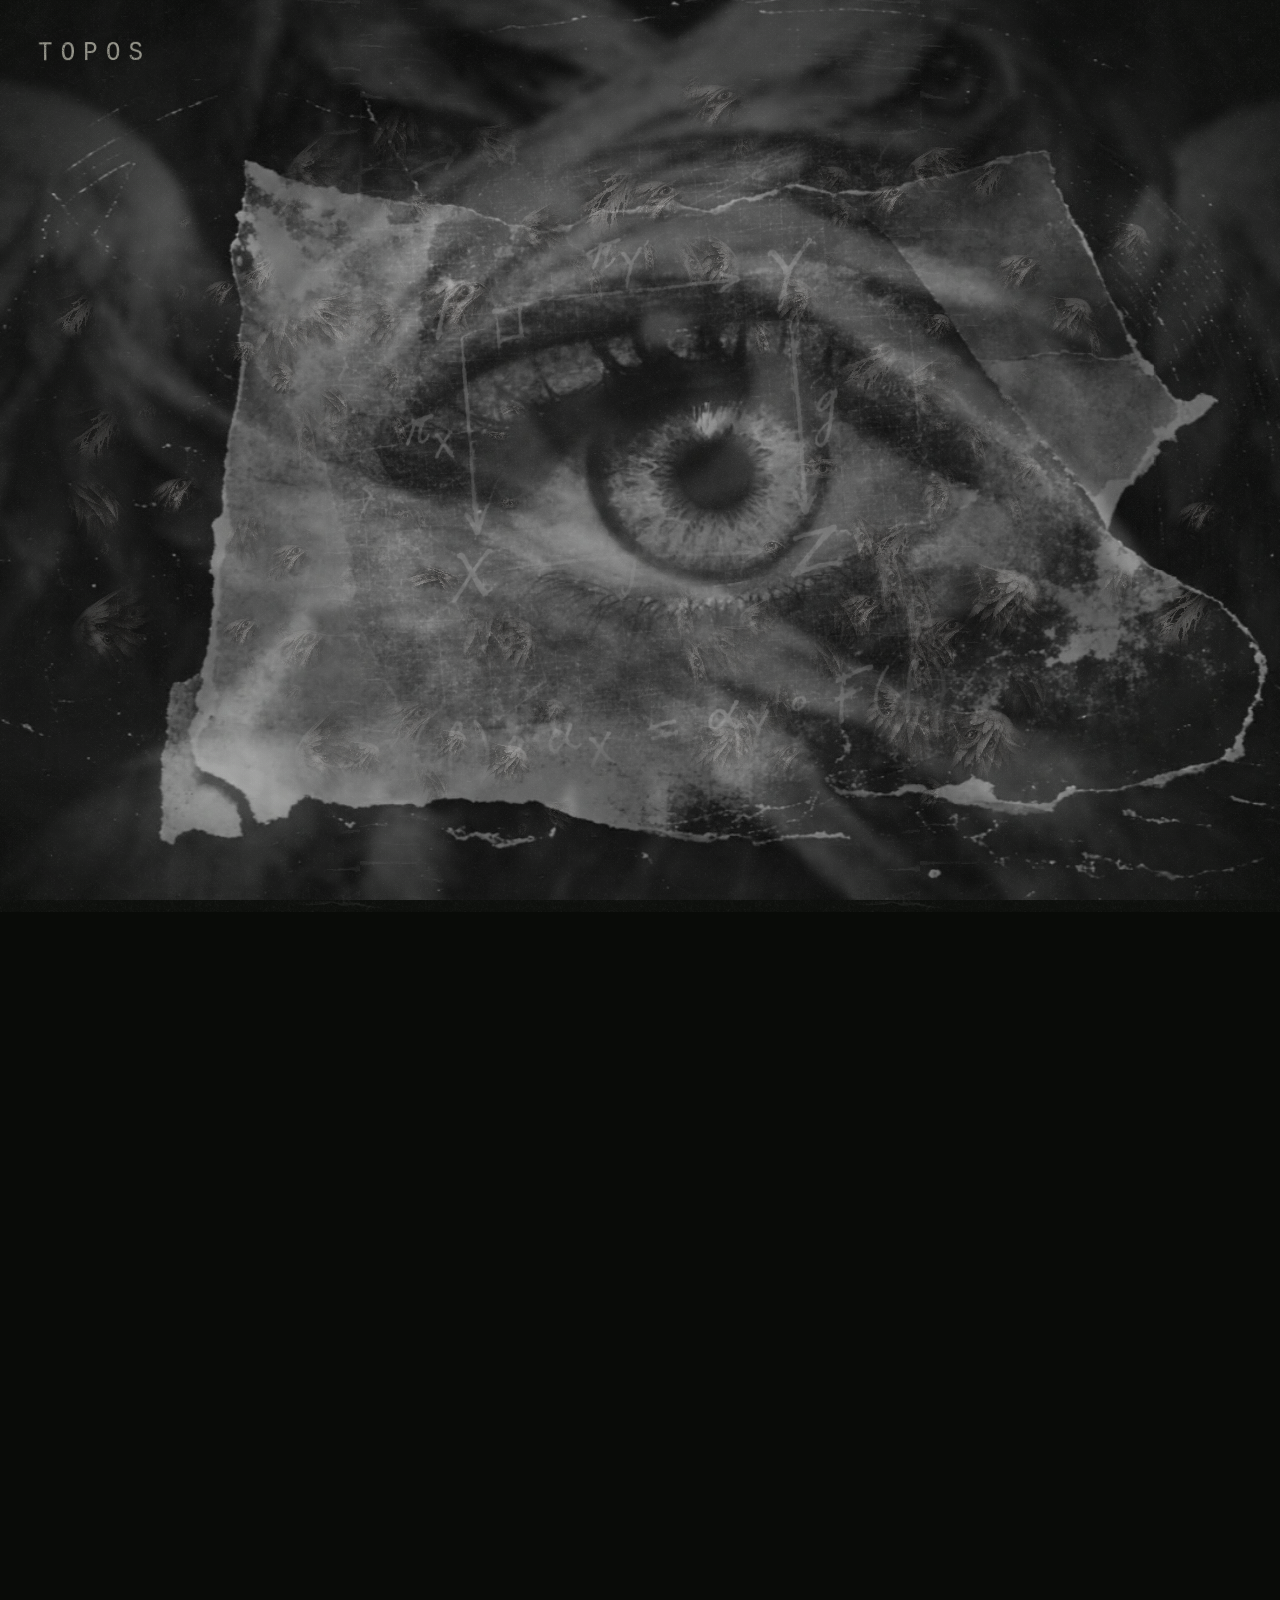
==== index.html @ 5aab6e6b "Replace eye video scrubbing with lightweight still zoom" ====
<!doctype html>
<html lang="en">
<head>
  <meta charset="utf-8">
  <meta name="viewport" content="width=device-width, initial-scale=1">
  <title>Topos</title>
  <meta name="description" content="Topos. Spaces, maps and local structure.">
  <meta name="theme-color" content="#090b08">
  <meta property="og:title" content="Topos">
  <meta property="og:description" content="Spaces, maps and local structure.">
  <meta property="og:type" content="website">
  <meta property="og:url" content="https://toposlab.com">
  <link rel="icon" href="assets/favicon.ico">
  <link rel="stylesheet" href="style.css?v=20261014-stills">
</head>
<body>
  <main class="topos" data-grade="silver" data-paused="false" data-cut="0" data-notation="0" id="top">
    <section class="scroll-scrub" style="--ss-accent:#e0e2dc;--ss-bg:#111210;--ss-ink:#e0e2dc;--ss-muted:#95988f">
      <div class="scroll-scrub__stage">
        <div class="scroll-scrub__media" aria-hidden="true">
          <figure class="scroll-scrub__layer" data-scroll-scrub-layer>
            <picture>
              <source media="(hover: none) and (pointer: coarse), (max-width: 860px)" srcset="assets/world/stills/mobile-0.webp">
              <img class="scroll-scrub__poster" src="assets/world/stills/desktop-0.webp" alt="" decoding="async" fetchpriority="high">
            </picture>
            <picture class="film-frame" data-frame="0"><source media="(hover: none) and (pointer: coarse), (max-width: 860px)" srcset="assets/world/stills/mobile-0.webp"><img src="assets/world/stills/desktop-0.webp" alt="" decoding="async" fetchpriority="high"></picture>
            <picture class="film-frame" data-frame="1"><source media="(hover: none) and (pointer: coarse), (max-width: 860px)" srcset="assets/world/stills/mobile-1.webp"><img src="assets/world/stills/desktop-1.webp" alt="" decoding="async"></picture>
            <picture class="film-frame" data-frame="2"><source media="(hover: none) and (pointer: coarse), (max-width: 860px)" srcset="assets/world/stills/mobile-2.webp"><img src="assets/world/stills/desktop-2.webp" alt="" decoding="async"></picture>
            <picture class="film-frame" data-frame="3"><source media="(hover: none) and (pointer: coarse), (max-width: 860px)" srcset="assets/world/stills/mobile-3.webp"><img src="assets/world/stills/desktop-3.webp" alt="" decoding="async"></picture>
            <picture class="film-frame" data-frame="4"><source media="(hover: none) and (pointer: coarse), (max-width: 860px)" srcset="assets/world/stills/mobile-4.webp"><img src="assets/world/stills/desktop-4.webp" alt="" decoding="async"></picture>
            <picture class="film-frame" data-frame="5"><source media="(hover: none) and (pointer: coarse), (max-width: 860px)" srcset="assets/world/stills/mobile-5.webp"><img src="assets/world/stills/desktop-5.webp" alt="" decoding="async"></picture>
            <picture class="film-frame" data-frame="6"><source media="(hover: none) and (pointer: coarse), (max-width: 860px)" srcset="assets/world/stills/mobile-6.webp"><img src="assets/world/stills/desktop-6.webp" alt="" decoding="async"></picture>
          </figure>
        </div>
        <div class="scroll-scrub__progress" aria-hidden="true"><span></span></div>
      </div>
      <div class="scroll-scrub__story">
        <article class="scroll-scrub__chapter" style="min-height:500vh;min-height:500lvh">
          <div class="scroll-scrub__chapter-pin">
            <div class="scroll-scrub__copy">
              <h1 class="scroll-scrub__title">Topos</h1>
              <p class="scroll-scrub__body">A mathematical investigation.</p>
            </div>
          </div>
        </article>
      </div>
    </section>

    <div class="proof-archive" aria-hidden="true">
      <div class="iris-notations">
        <figure class="iris-notation notation-category"><img src="assets/manuscripts/category.webp" alt="" decoding="async"></figure>
        <figure class="iris-notation notation-topology"><img src="assets/manuscripts/topology.webp" alt="" decoding="async" fetchpriority="low"></figure>
        <figure class="iris-notation notation-geometry"><img src="assets/manuscripts/geometry.webp" alt="" decoding="async" fetchpriority="low"></figure>
        <figure class="iris-notation notation-sheaves"><img src="assets/manuscripts/sheaves.webp" alt="" decoding="async" fetchpriority="low"></figure>
      </div>
    </div>

    <div class="angel-stage" aria-hidden="true">
      <div class="angel-matte"></div>
      <div class="angel-tissue angel-tissue--feather"></div>
      <div class="angel-tissue angel-tissue--wheel"></div>
      <canvas class="angel-diffuse-canvas" aria-hidden="true"></canvas>
      <canvas class="angel-field-canvas" aria-hidden="true"></canvas>
      <div class="angel-pressure"></div>
      <div class="angel-burn"></div>
    </div>

    <div class="film-grade" aria-hidden="true"></div>
    <div class="artifact-ui">
      <header class="topbar">
        <a class="brand" href="#top" aria-label="Topos, return to beginning"><span class="print-ink">TOPOS</span></a>
      </header>
      <footer class="instrument-bar">
        <button class="descend" aria-label="Next film chapter"><img class="print-ink" src="assets/identity/arrow.png" alt="" role="presentation"></button>
        <button class="motion-switch" aria-label="Hold photographic motion" aria-pressed="false" title="Hold photographic motion"><img class="print-ink" src="assets/identity/pause.png" alt="" role="presentation"></button>
      </footer>
    </div>
    <div class="emulsion" aria-hidden="true"></div>
    <section class="sr-only" aria-label="Mathematical investigation">
      <h2>Spaces, maps and local structure</h2>
      <p>The eye is the central moving image. Many small wing, ring, and eye fragments circulate through the photographic grain and react to nearby fragments. Their motion gradually forms one shared field around the pupil. A conflicting region remains unsettled before the image draws together again. Handwritten category theory, topology, geometry, and sheaf diagrams are exposed around the iris and grow clearer during registration. Scrolling changes the sequence while the field remains in motion.</p>
    </section>
  </main>
  <script src="main.js?v=20261014-stills" defer></script>
  <script src="field.js?v=20261014-stills" defer></script>
</body>
</html>
---- style.css ----
/* TOPOS: the eye is the image; notation is a faint exposure within it. */
:root{--paper:#d0cfc0;--silver:#a3a59a;--ground:#090b08}
html,body{margin:0;background:var(--ground);color:var(--paper);font-family:"IBM Plex Mono",monospace;font-weight:300;color-scheme:dark}
html{overscroll-behavior-x:none}body{overflow-x:hidden}*{box-sizing:border-box}
button,a{-webkit-tap-highlight-color:transparent;touch-action:manipulation}button{font:inherit;cursor:pointer}
button:focus-visible,a:focus-visible{outline:1px dotted var(--paper);outline-offset:5px}button:active{transform:translateY(1px)}
.topos{position:relative;--phase:0;--ink:208,207,192;--ground-rgb:9,11,8;background:var(--ground);isolation:isolate}
.topos[data-grade="iron"]{--paper:#c8bd9f;--silver:#a99575;--ground:#131008;--ground-rgb:19,16,8;--ink:200,189,159}
.topos[data-grade="selenium"]{--paper:#bdcbca;--silver:#8da7a4;--ground:#07100e;--ground-rgb:7,16,14;--ink:189,203,202}
.topos .scroll-scrub,.topos .scroll-scrub__stage{background:var(--ground)}
.topos .scroll-scrub__media{inset:-.5%;width:101%;height:101%}
.topos .scroll-scrub__media::after{content:"";position:absolute;inset:0;z-index:2;pointer-events:none;background:radial-gradient(ellipse 79% 86% at 50% 50%,rgba(var(--ground-rgb),.12) 34%,rgba(var(--ground-rgb),.18) 69%,rgba(var(--ground-rgb),1) 100%)}
.topos .scroll-scrub__poster{object-fit:cover}
.film-frame{position:absolute;inset:0;z-index:1;display:block;visibility:hidden;opacity:0;transform-origin:0 0;pointer-events:none}
.film-frame[data-frame="0"]{visibility:visible;opacity:1}
.film-frame img{position:absolute;inset:0;display:block;width:100%;height:100%;object-fit:cover;object-position:50% 50%}
.topos .scroll-scrub__route,.topos .scroll-scrub__progress{display:none}
.topos .scroll-scrub__story{padding-bottom:100vh;padding-bottom:100lvh}
.topos .scroll-scrub__copy{position:absolute;width:1px;height:1px;margin:-1px;padding:0;overflow:hidden;clip-path:inset(50%);white-space:nowrap}
.topos .scroll-scrub__copy::before{display:none}.topos .scroll-scrub__chapter-pin{padding:0}
.proof-archive{position:fixed;inset:0;z-index:6;pointer-events:none;overflow:hidden;mix-blend-mode:screen;opacity:var(--archive-opacity,.34)}
.angel-stage{position:fixed;top:0;left:0;right:0;height:100vh;height:100lvh;z-index:5;overflow:hidden;pointer-events:none;--matte:0;--burn:0;--field-opacity:.82}
.angel-matte{position:absolute;inset:-2%;background:radial-gradient(ellipse 58% 69% at 50% 49%,transparent 25%,rgba(1,2,1,.18) 65%,rgba(1,2,1,.82) 100%);opacity:var(--matte);mix-blend-mode:multiply}
.angel-tissue{position:absolute;inset:-19%;background-repeat:no-repeat;pointer-events:none;mix-blend-mode:soft-light;transform:translate3d(var(--flow-x,0px),var(--flow-y,0px),0) scale(1.13);filter:grayscale(1) contrast(1.4) brightness(.82) blur(4px);-webkit-mask-image:radial-gradient(ellipse 46% 53% at 50% 50%,rgba(0,0,0,.06) 0%,black 28%,rgba(0,0,0,.72) 64%,transparent 100%);mask-image:radial-gradient(ellipse 46% 53% at 50% 50%,rgba(0,0,0,.06) 0%,black 28%,rgba(0,0,0,.72) 64%,transparent 100%)}
.angel-tissue--feather{background-image:url("assets/angels/seraph-wing-v1.webp");background-size:138% auto;background-position:50% 49%;opacity:var(--tissue-feather,0)}
.angel-tissue--wheel{background-image:url("assets/angels/ophanim-wheel-v1.webp");background-size:126% auto;background-position:52% 52%;opacity:var(--tissue-wheel,0);transform:translate3d(var(--flow-x2,0px),var(--flow-y2,0px),0) scale(1.04);filter:grayscale(1) contrast(1.3) brightness(.7) blur(8px)}
.angel-diffuse-canvas{position:absolute;inset:0;display:block;width:100%;height:100%;opacity:calc(var(--field-opacity) * .62);mix-blend-mode:normal;-webkit-mask-image:radial-gradient(ellipse 80% 90% at 50% 49%,black 4%,black 49%,rgba(0,0,0,.7) 72%,transparent 100%);mask-image:radial-gradient(ellipse 80% 90% at 50% 49%,black 4%,black 49%,rgba(0,0,0,.7) 72%,transparent 100%)}
.angel-field-canvas{position:absolute;inset:0;display:block;width:100%;height:100%;opacity:var(--field-opacity);mix-blend-mode:normal;-webkit-mask-image:radial-gradient(ellipse 79% 91% at 50% 49%,black 0%,black 47%,rgba(0,0,0,.84) 70%,transparent 100%);mask-image:radial-gradient(ellipse 79% 91% at 50% 49%,black 0%,black 47%,rgba(0,0,0,.84) 70%,transparent 100%)}
.angel-pressure{position:absolute;inset:0;background:radial-gradient(ellipse 17% 22% at var(--pressure-x,50%) var(--pressure-y,50%),rgba(213,216,204,.22),rgba(213,216,204,.06) 38%,transparent 80%);mix-blend-mode:screen;opacity:var(--pressure,0);filter:blur(18px);pointer-events:none}
.angel-stage::after{content:"";position:absolute;inset:0;background:url("assets/grain.webp") center/440px;mix-blend-mode:soft-light;opacity:.12;pointer-events:none;-webkit-mask-image:radial-gradient(ellipse 74% 84% at 50% 49%,black 23%,transparent 100%);mask-image:radial-gradient(ellipse 74% 84% at 50% 49%,black 23%,transparent 100%)}
.angel-burn{position:absolute;inset:-10%;background:radial-gradient(ellipse 35% 42% at 64% 43%,rgba(105,57,42,.25),rgba(42,18,11,.07) 53%,transparent 83%);mix-blend-mode:screen;opacity:var(--burn);filter:blur(38px)}
.iris-notations{position:absolute;left:50%;top:50%;width:min(64vw,76vh);height:min(64vw,76vh);transform:translate(-50%,-50%) scale(1);mix-blend-mode:screen;mask-image:radial-gradient(ellipse at 50% 50%,transparent 0%,transparent 17%,rgba(0,0,0,.82) 37%,black 58%,transparent 91%)}
/* Feather the rotated crop itself, so its straight clipping edges dissolve into the eye. */
.iris-notation{
 position:absolute;inset:0;margin:0;overflow:hidden;opacity:0;transform:rotate(-4deg);transition:opacity 1.2s ease-in-out;filter:blur(.15px);
 --notation-edge-mask:linear-gradient(to right,transparent 0%,rgba(0,0,0,.12) 3%,rgba(0,0,0,.5) 6%,rgba(0,0,0,.88) 9%,black 12%,black 88%,rgba(0,0,0,.88) 91%,rgba(0,0,0,.5) 94%,rgba(0,0,0,.12) 97%,transparent 100%),linear-gradient(to bottom,transparent 0%,rgba(0,0,0,.12) 3%,rgba(0,0,0,.5) 6%,rgba(0,0,0,.88) 9%,black 12%,black 88%,rgba(0,0,0,.88) 91%,rgba(0,0,0,.5) 94%,rgba(0,0,0,.12) 97%,transparent 100%);
 -webkit-mask-image:var(--notation-edge-mask);mask-image:var(--notation-edge-mask);
 -webkit-mask-composite:source-in;mask-composite:intersect;mask-mode:alpha;
 -webkit-mask-repeat:no-repeat;mask-repeat:no-repeat;-webkit-mask-size:100% 100%;mask-size:100% 100%;
}
/* Override the global responsive-image cap: all source edges must extend past the feathered crop. */
.iris-notation img{position:absolute;left:-22%;top:-22%;width:144%;max-width:none;height:144%;display:block;object-fit:cover;object-position:50% 47%;filter:grayscale(1) invert(1) contrast(1.8) brightness(1.02)}
.iris-notation.notation-topology img{object-position:50% 48%}
.iris-notation.notation-geometry img{object-position:50% 45%}
.iris-notation.notation-sheaves img{object-position:50% 46%}
[data-notation="0"] .notation-category,[data-notation="1"] .notation-topology,[data-notation="2"] .notation-geometry,[data-notation="3"] .notation-sheaves{opacity:.66}
.darkroom-motion{display:none}
.film-grade{position:fixed;inset:0;z-index:7;pointer-events:none;background:transparent;mix-blend-mode:color}
[data-grade="iron"] .film-grade{background:#97743b;opacity:.34}[data-grade="selenium"] .film-grade{background:#437568;opacity:.28}
.artifact-ui{position:fixed;inset:0;z-index:10;pointer-events:none;color:var(--paper)}
.print-ink{mask-image:url("/assets/ink-loss.png");mask-size:215px;mask-position:37px 81px;mask-repeat:repeat}
.topbar{position:absolute;left:3%;right:3%;top:3.2%;display:flex;align-items:center;height:48px}
.brand{display:block;pointer-events:auto;color:var(--paper);text-decoration:none;padding:12px 0;transform:rotate(-.3deg)}
.brand span{display:block;font-size:28px;line-height:1.2;font-weight:300;letter-spacing:.34em;transform:scaleX(.86);transform-origin:left;opacity:.81;text-shadow:-.35px .3px rgba(var(--ink),.16);filter:blur(.17px)}
.instrument-bar{position:absolute;bottom:2.5%;left:calc(3% - 9px);right:3%;display:flex;align-items:center;justify-content:space-between}
.descend{position:absolute;left:50%;transform:translateX(-50%);width:48px;height:44px;padding:0;background:transparent;border:0;display:grid;place-items:center;pointer-events:auto}
.descend img{width:14px;height:14px;object-fit:contain;opacity:.8}.descend:hover img{opacity:1}.descend:active{transform:translate(-50%,1px)}
.motion-switch{display:grid;place-items:center;pointer-events:auto;width:44px;height:44px;padding:0;background:transparent;border:0}
.motion-switch img{width:13px;height:13px;object-fit:contain;opacity:.8}.motion-switch:hover img{opacity:1}.motion-switch:disabled{opacity:.4;cursor:default}
.emulsion{position:fixed;inset:-12px;z-index:20;pointer-events:none;background:url("/assets/grain.webp") center/560px;mix-blend-mode:screen;opacity:.17;animation:print-registration 1.25s steps(1,end) infinite}
.emulsion::after{content:"";position:absolute;inset:0;background:repeating-linear-gradient(0deg,transparent 0 4px,rgba(0,0,0,.09) 4px 5px);opacity:.3}
[data-cut="1"] .scroll-scrub__media{transform:translate(-2px,1px)}
[data-cut="2"] .iris-notation{transform:rotate(-4deg) translate(2px,-1px)}
[data-cut="3"] .scroll-scrub__media{transform:translate(1px,-1px)}
[data-paused="true"] .emulsion{animation-play-state:paused}
.sr-only{position:absolute!important;width:1px!important;height:1px!important;padding:0!important;margin:-1px!important;overflow:hidden!important;clip:rect(0,0,0,0)!important;white-space:nowrap!important;border:0!important}
.error-artifact{min-height:100dvh;display:flex;flex-direction:column;align-items:center;justify-content:center;gap:22px;background:var(--ground);color:var(--paper)}
.error-artifact h1{font:300 27px "IBM Plex Mono",monospace;letter-spacing:.31em;mask-image:url("/assets/ink-loss.png");mask-size:215px}
.error-artifact a,.error-artifact button{color:inherit;font:300 12px "IBM Plex Mono",monospace;background:transparent;border:0;border-bottom:1px dotted var(--silver);padding:12px;text-decoration:none}
@keyframes print-registration{0%,70%,100%{transform:translate(0,0)}71%{transform:translate(-2px,1px)}92%{transform:translate(1px,-1px)}}
@media(min-width:1800px){.brand span{font-size:32px}}
@media(max-width:700px){
 .topbar{left:6%;top:2.5%}.brand span{font-size:24px;letter-spacing:.29em}
 .topos .scroll-scrub__media::after{background:radial-gradient(ellipse 143% 75% at 50% 50%,rgba(var(--ground-rgb),.12) 34%,rgba(var(--ground-rgb),.18) 65%,rgba(var(--ground-rgb),1) 99%)}
 .iris-notations{width:113vw;height:113vw;top:49%;mask-image:radial-gradient(ellipse at 50% 50%,transparent 0%,transparent 18%,rgba(0,0,0,.85) 39%,black 60%,transparent 92%)}
 [data-notation="0"] .notation-category,[data-notation="1"] .notation-topology,[data-notation="2"] .notation-geometry,[data-notation="3"] .notation-sheaves{opacity:.62}
 .instrument-bar{left:calc(6% - 9px);right:5%;bottom:max(15px,env(safe-area-inset-bottom))}
 .emulsion{opacity:.15;background-size:430px}
}
@media(prefers-reduced-motion:reduce){
 html{scroll-behavior:auto!important}.topos .scroll-scrub__chapter{min-height:360vh!important;min-height:360lvh!important}
 .emulsion{animation:none!important}*,*::before,*::after{transition:none!important;scroll-behavior:auto!important}
 .film-frame{display:none!important}
 .angel-stage{display:none}
}

/* Static Pages shell: the same eye film, with native scroll driving the frame. */
.scroll-scrub{position:relative;isolation:isolate;color:var(--ss-ink);background:var(--ss-bg)}
.scroll-scrub__stage{position:sticky;top:0;z-index:0;width:100%;height:100vh;height:100lvh;overflow:hidden;background:var(--ss-bg)}
.scroll-scrub__media{position:absolute;inset:0;z-index:0}
.scroll-scrub__layer{position:absolute;inset:0;margin:0;overflow:hidden}
.scroll-scrub__picture,.scroll-scrub__poster{position:absolute;inset:0;width:100%;height:100%;display:block}
.scroll-scrub__poster{object-fit:cover;object-position:50% 50%}
.scroll-scrub__poster{z-index:0}
.scroll-scrub__story{position:relative;z-index:3;margin-top:-100vh;margin-top:-100lvh;padding-bottom:100vh;padding-bottom:100lvh;pointer-events:none}
.scroll-scrub__chapter{position:relative}
.scroll-scrub__chapter-pin{position:sticky;top:0;min-height:100vh;min-height:100lvh;padding:0;pointer-events:none}
.scroll-scrub__copy{position:absolute;width:1px;height:1px;overflow:hidden;clip-path:inset(50%);white-space:nowrap}
.scroll-scrub__progress{display:none}
@media (max-width:860px){.scroll-scrub__poster{object-position:50% 50%}}
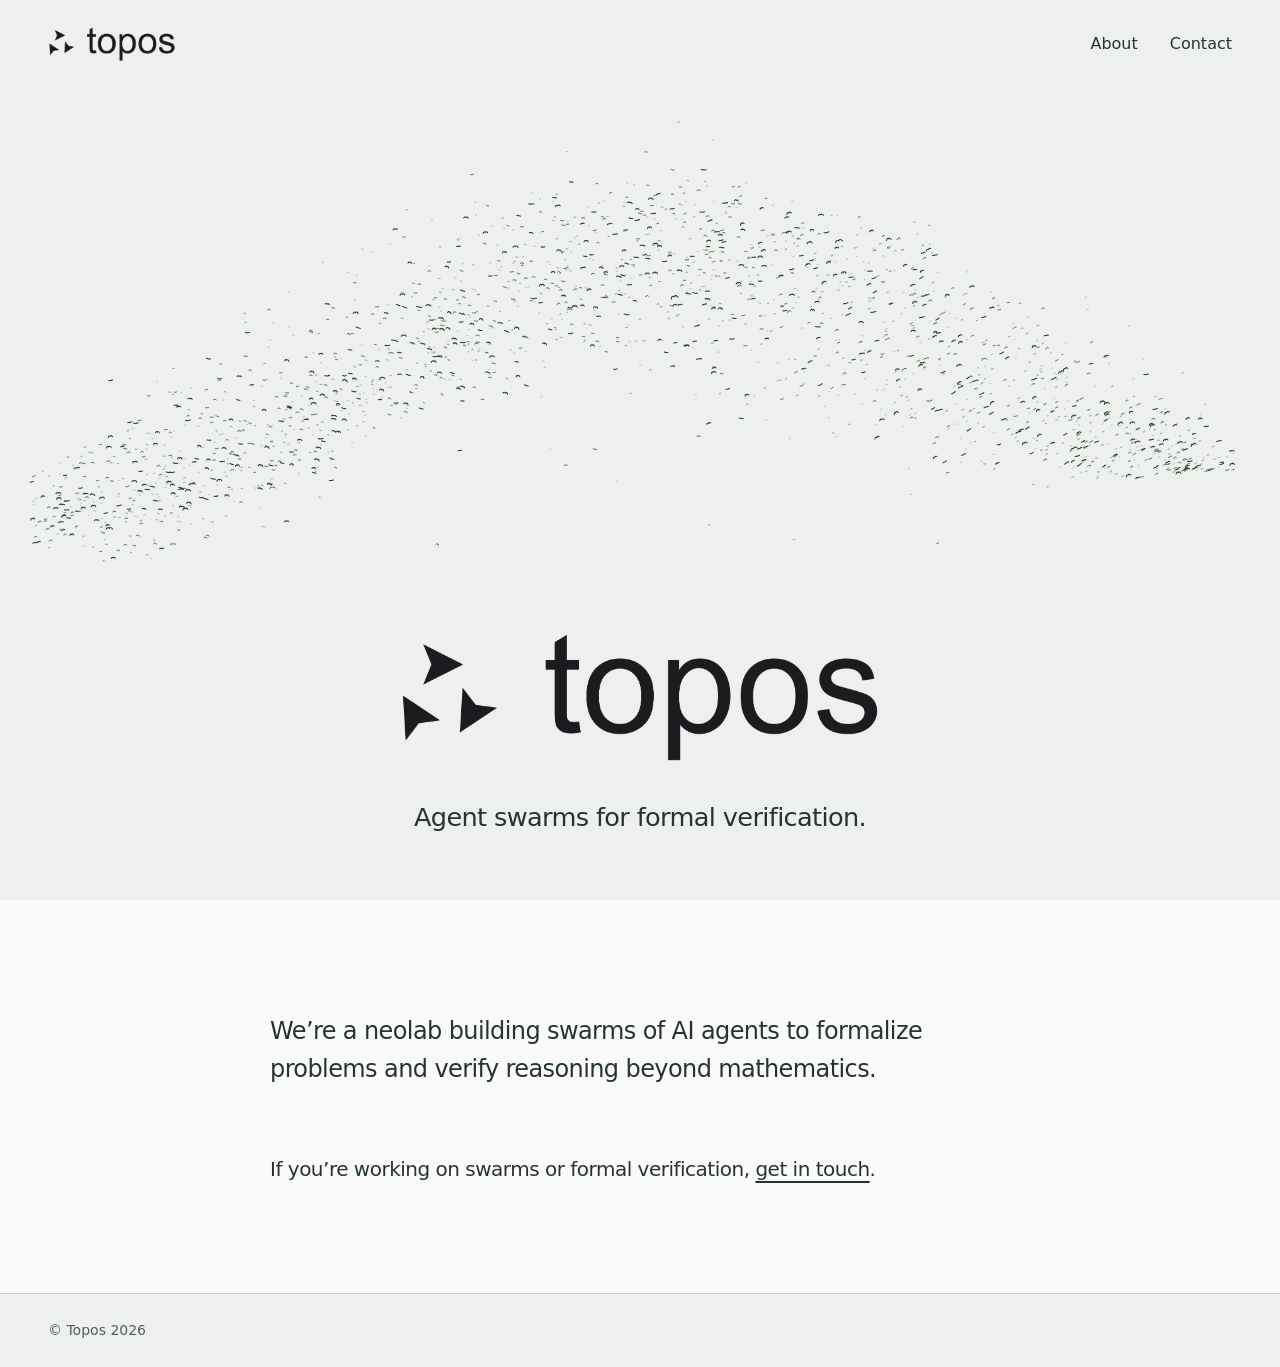
==== commit 94ad0efe: "Mirror Topos neolab site as a static GitHub Pages site" ====
--- a/index.html
+++ b/index.html
@@ -1,87 +1,56 @@
 <!doctype html>
 <html lang="en">
 <head>
-  <meta charset="utf-8">
+  <meta charset="UTF-8">
   <meta name="viewport" content="width=device-width, initial-scale=1">
-  <title>Topos</title>
-  <meta name="description" content="Topos. Spaces, maps and local structure.">
-  <meta name="theme-color" content="#090b08">
-  <meta property="og:title" content="Topos">
-  <meta property="og:description" content="Spaces, maps and local structure.">
+  <meta name="theme-color" content="#edf0ed">
+  <meta name="description" content="Topos is a neolab building agent swarms to formalize problems and verify reasoning beyond mathematics.">
   <meta property="og:type" content="website">
-  <meta property="og:url" content="https://toposlab.com">
-  <link rel="icon" href="assets/favicon.ico">
-  <link rel="stylesheet" href="style.css?v=20261014-stills">
+  <meta property="og:title" content="Topos — Agent swarms for formal verification">
+  <meta property="og:description" content="A neolab building agent swarms to formalize problems and verify reasoning beyond mathematics.">
+  <meta property="og:url" content="https://toposlab.com/">
+  <meta name="twitter:card" content="summary">
+  <link rel="canonical" href="https://toposlab.com/">
+  <link rel="icon" type="image/png" href="/brand/topos-icon-32.png" sizes="32x32">
+  <link rel="icon" type="image/png" href="/brand/topos-icon-48.png" sizes="48x48">
+  <link rel="apple-touch-icon" href="/brand/topos-icon.png">
+  <link rel="preload" href="/fonts/schibsted-grotesk-latin.woff2" as="font" type="font/woff2" crossorigin>
+  <link rel="stylesheet" href="/fonts/fonts.css">
+  <link rel="stylesheet" href="/style.css">
+  <title>Agent swarms for formal verification · Topos</title>
+  <script src="/main.js" defer></script>
 </head>
 <body>
-  <main class="topos" data-grade="silver" data-paused="false" data-cut="0" data-notation="0" id="top">
-    <section class="scroll-scrub" style="--ss-accent:#e0e2dc;--ss-bg:#111210;--ss-ink:#e0e2dc;--ss-muted:#95988f">
-      <div class="scroll-scrub__stage">
-        <div class="scroll-scrub__media" aria-hidden="true">
-          <figure class="scroll-scrub__layer" data-scroll-scrub-layer>
-            <picture>
-              <source media="(hover: none) and (pointer: coarse), (max-width: 860px)" srcset="assets/world/stills/mobile-0.webp">
-              <img class="scroll-scrub__poster" src="assets/world/stills/desktop-0.webp" alt="" decoding="async" fetchpriority="high">
-            </picture>
-            <picture class="film-frame" data-frame="0"><source media="(hover: none) and (pointer: coarse), (max-width: 860px)" srcset="assets/world/stills/mobile-0.webp"><img src="assets/world/stills/desktop-0.webp" alt="" decoding="async" fetchpriority="high"></picture>
-            <picture class="film-frame" data-frame="1"><source media="(hover: none) and (pointer: coarse), (max-width: 860px)" srcset="assets/world/stills/mobile-1.webp"><img src="assets/world/stills/desktop-1.webp" alt="" decoding="async"></picture>
-            <picture class="film-frame" data-frame="2"><source media="(hover: none) and (pointer: coarse), (max-width: 860px)" srcset="assets/world/stills/mobile-2.webp"><img src="assets/world/stills/desktop-2.webp" alt="" decoding="async"></picture>
-            <picture class="film-frame" data-frame="3"><source media="(hover: none) and (pointer: coarse), (max-width: 860px)" srcset="assets/world/stills/mobile-3.webp"><img src="assets/world/stills/desktop-3.webp" alt="" decoding="async"></picture>
-            <picture class="film-frame" data-frame="4"><source media="(hover: none) and (pointer: coarse), (max-width: 860px)" srcset="assets/world/stills/mobile-4.webp"><img src="assets/world/stills/desktop-4.webp" alt="" decoding="async"></picture>
-            <picture class="film-frame" data-frame="5"><source media="(hover: none) and (pointer: coarse), (max-width: 860px)" srcset="assets/world/stills/mobile-5.webp"><img src="assets/world/stills/desktop-5.webp" alt="" decoding="async"></picture>
-            <picture class="film-frame" data-frame="6"><source media="(hover: none) and (pointer: coarse), (max-width: 860px)" srcset="assets/world/stills/mobile-6.webp"><img src="assets/world/stills/desktop-6.webp" alt="" decoding="async"></picture>
-          </figure>
-        </div>
-        <div class="scroll-scrub__progress" aria-hidden="true"><span></span></div>
+  <a class="skip-link" href="#main">Skip to content</a>
+  <header class="lab-nav">
+    <a href="/" class="lab-nav__brand" aria-label="Topos home"><img class="lab-nav__logo" src="/brand/topos-logo.png" width="1543" height="432" alt="Topos"></a>
+    <nav aria-label="Main">
+      <a href="/#about">About</a>
+      <a href="/contact/">Contact</a>
+    </nav>
+  </header>
+  <main id="main" tabindex="-1">
+    <section class="lab-hero" aria-labelledby="lab-title">
+      <div class="lab-hero__swarm">
+        <figure class="swarm-study" aria-label="A flock moving together through an open sky">
+          <div class="swarm-study__stage">
+            <img class="swarm-study__fallback" src="/brand/swarm-fallback.svg" alt="" aria-hidden="true">
+            <canvas class="swarm-study__canvas" aria-hidden="true"></canvas>
+          </div>
+        </figure>
       </div>
-      <div class="scroll-scrub__story">
-        <article class="scroll-scrub__chapter" style="min-height:500vh;min-height:500lvh">
-          <div class="scroll-scrub__chapter-pin">
-            <div class="scroll-scrub__copy">
-              <h1 class="scroll-scrub__title">Topos</h1>
-              <p class="scroll-scrub__body">A mathematical investigation.</p>
-            </div>
-          </div>
-        </article>
+      <div class="lab-hero__statement">
+        <h1 id="lab-title"><img src="/brand/topos-logo.png" width="1543" height="432" alt="Topos"></h1>
+        <p>Agent swarms for formal verification.</p>
       </div>
     </section>
-
-    <div class="proof-archive" aria-hidden="true">
-      <div class="iris-notations">
-        <figure class="iris-notation notation-category"><img src="assets/manuscripts/category.webp" alt="" decoding="async"></figure>
-        <figure class="iris-notation notation-topology"><img src="assets/manuscripts/topology.webp" alt="" decoding="async" fetchpriority="low"></figure>
-        <figure class="iris-notation notation-geometry"><img src="assets/manuscripts/geometry.webp" alt="" decoding="async" fetchpriority="low"></figure>
-        <figure class="iris-notation notation-sheaves"><img src="assets/manuscripts/sheaves.webp" alt="" decoding="async" fetchpriority="low"></figure>
+    <section class="lab-about" id="about" aria-label="About Topos" tabindex="-1">
+      <div class="lab-about__text">
+        <p>We’re a neolab building swarms of AI agents to formalize problems and verify reasoning beyond mathematics.</p>
+        <p class="lab-about__contact">If you’re working on swarms or formal verification, <a href="/contact/">get in touch</a>.</p>
       </div>
-    </div>
-
-    <div class="angel-stage" aria-hidden="true">
-      <div class="angel-matte"></div>
-      <div class="angel-tissue angel-tissue--feather"></div>
-      <div class="angel-tissue angel-tissue--wheel"></div>
-      <canvas class="angel-diffuse-canvas" aria-hidden="true"></canvas>
-      <canvas class="angel-field-canvas" aria-hidden="true"></canvas>
-      <div class="angel-pressure"></div>
-      <div class="angel-burn"></div>
-    </div>
-
-    <div class="film-grade" aria-hidden="true"></div>
-    <div class="artifact-ui">
-      <header class="topbar">
-        <a class="brand" href="#top" aria-label="Topos, return to beginning"><span class="print-ink">TOPOS</span></a>
-      </header>
-      <footer class="instrument-bar">
-        <button class="descend" aria-label="Next film chapter"><img class="print-ink" src="assets/identity/arrow.png" alt="" role="presentation"></button>
-        <button class="motion-switch" aria-label="Hold photographic motion" aria-pressed="false" title="Hold photographic motion"><img class="print-ink" src="assets/identity/pause.png" alt="" role="presentation"></button>
-      </footer>
-    </div>
-    <div class="emulsion" aria-hidden="true"></div>
-    <section class="sr-only" aria-label="Mathematical investigation">
-      <h2>Spaces, maps and local structure</h2>
-      <p>The eye is the central moving image. Many small wing, ring, and eye fragments circulate through the photographic grain and react to nearby fragments. Their motion gradually forms one shared field around the pupil. A conflicting region remains unsettled before the image draws together again. Handwritten category theory, topology, geometry, and sheaf diagrams are exposed around the iris and grow clearer during registration. Scrolling changes the sequence while the field remains in motion.</p>
     </section>
   </main>
-  <script src="main.js?v=20261014-stills" defer></script>
-  <script src="field.js?v=20261014-stills" defer></script>
+  <footer class="lab-footer"><span>© Topos <span data-year>2026</span></span></footer>
 </body>
 </html>
--- a/fonts/fonts.css
+++ b/fonts/fonts.css
@@ -0,0 +1,19 @@
+/* Self-hosted variable fonts from Google Fonts (SIL OFL 1.1; licences alongside). */
+/* Schibsted Grotesk normal, latin-ext */
+@font-face {
+  font-family: 'Schibsted Grotesk';
+  font-style: normal;
+  font-weight: 400 900;
+  font-display: swap;
+  src: url(schibsted-grotesk-latin-ext.woff2) format('woff2');
+  unicode-range: U+0100-02BA, U+02BD-02C5, U+02C7-02CC, U+02CE-02D7, U+02DD-02FF, U+0304, U+0308, U+0329, U+1D00-1DBF, U+1E00-1E9F, U+1EF2-1EFF, U+2020, U+20A0-20AB, U+20AD-20C4, U+2113, U+2C60-2C7F, U+A720-A7FF;
+}
+/* Schibsted Grotesk normal, latin */
+@font-face {
+  font-family: 'Schibsted Grotesk';
+  font-style: normal;
+  font-weight: 400 900;
+  font-display: swap;
+  src: url(schibsted-grotesk-latin.woff2) format('woff2');
+  unicode-range: U+0000-00FF, U+0131, U+0152-0153, U+02BB-02BC, U+02C6, U+02DA, U+02DC, U+0304, U+0308, U+0329, U+2000-206F, U+20AC, U+2122, U+2191, U+2193, U+2212, U+2215, U+FEFF, U+FFFD;
+}
--- a/style.css
+++ b/style.css
@@ -1,100 +1,298 @@
-/* TOPOS: the eye is the image; notation is a faint exposure within it. */
-:root{--paper:#d0cfc0;--silver:#a3a59a;--ground:#090b08}
-html,body{margin:0;background:var(--ground);color:var(--paper);font-family:"IBM Plex Mono",monospace;font-weight:300;color-scheme:dark}
-html{overscroll-behavior-x:none}body{overflow-x:hidden}*{box-sizing:border-box}
-button,a{-webkit-tap-highlight-color:transparent;touch-action:manipulation}button{font:inherit;cursor:pointer}
-button:focus-visible,a:focus-visible{outline:1px dotted var(--paper);outline-offset:5px}button:active{transform:translateY(1px)}
-.topos{position:relative;--phase:0;--ink:208,207,192;--ground-rgb:9,11,8;background:var(--ground);isolation:isolate}
-.topos[data-grade="iron"]{--paper:#c8bd9f;--silver:#a99575;--ground:#131008;--ground-rgb:19,16,8;--ink:200,189,159}
-.topos[data-grade="selenium"]{--paper:#bdcbca;--silver:#8da7a4;--ground:#07100e;--ground-rgb:7,16,14;--ink:189,203,202}
-.topos .scroll-scrub,.topos .scroll-scrub__stage{background:var(--ground)}
-.topos .scroll-scrub__media{inset:-.5%;width:101%;height:101%}
-.topos .scroll-scrub__media::after{content:"";position:absolute;inset:0;z-index:2;pointer-events:none;background:radial-gradient(ellipse 79% 86% at 50% 50%,rgba(var(--ground-rgb),.12) 34%,rgba(var(--ground-rgb),.18) 69%,rgba(var(--ground-rgb),1) 100%)}
-.topos .scroll-scrub__poster{object-fit:cover}
-.film-frame{position:absolute;inset:0;z-index:1;display:block;visibility:hidden;opacity:0;transform-origin:0 0;pointer-events:none}
-.film-frame[data-frame="0"]{visibility:visible;opacity:1}
-.film-frame img{position:absolute;inset:0;display:block;width:100%;height:100%;object-fit:cover;object-position:50% 50%}
-.topos .scroll-scrub__route,.topos .scroll-scrub__progress{display:none}
-.topos .scroll-scrub__story{padding-bottom:100vh;padding-bottom:100lvh}
-.topos .scroll-scrub__copy{position:absolute;width:1px;height:1px;margin:-1px;padding:0;overflow:hidden;clip-path:inset(50%);white-space:nowrap}
-.topos .scroll-scrub__copy::before{display:none}.topos .scroll-scrub__chapter-pin{padding:0}
-.proof-archive{position:fixed;inset:0;z-index:6;pointer-events:none;overflow:hidden;mix-blend-mode:screen;opacity:var(--archive-opacity,.34)}
-.angel-stage{position:fixed;top:0;left:0;right:0;height:100vh;height:100lvh;z-index:5;overflow:hidden;pointer-events:none;--matte:0;--burn:0;--field-opacity:.82}
-.angel-matte{position:absolute;inset:-2%;background:radial-gradient(ellipse 58% 69% at 50% 49%,transparent 25%,rgba(1,2,1,.18) 65%,rgba(1,2,1,.82) 100%);opacity:var(--matte);mix-blend-mode:multiply}
-.angel-tissue{position:absolute;inset:-19%;background-repeat:no-repeat;pointer-events:none;mix-blend-mode:soft-light;transform:translate3d(var(--flow-x,0px),var(--flow-y,0px),0) scale(1.13);filter:grayscale(1) contrast(1.4) brightness(.82) blur(4px);-webkit-mask-image:radial-gradient(ellipse 46% 53% at 50% 50%,rgba(0,0,0,.06) 0%,black 28%,rgba(0,0,0,.72) 64%,transparent 100%);mask-image:radial-gradient(ellipse 46% 53% at 50% 50%,rgba(0,0,0,.06) 0%,black 28%,rgba(0,0,0,.72) 64%,transparent 100%)}
-.angel-tissue--feather{background-image:url("assets/angels/seraph-wing-v1.webp");background-size:138% auto;background-position:50% 49%;opacity:var(--tissue-feather,0)}
-.angel-tissue--wheel{background-image:url("assets/angels/ophanim-wheel-v1.webp");background-size:126% auto;background-position:52% 52%;opacity:var(--tissue-wheel,0);transform:translate3d(var(--flow-x2,0px),var(--flow-y2,0px),0) scale(1.04);filter:grayscale(1) contrast(1.3) brightness(.7) blur(8px)}
-.angel-diffuse-canvas{position:absolute;inset:0;display:block;width:100%;height:100%;opacity:calc(var(--field-opacity) * .62);mix-blend-mode:normal;-webkit-mask-image:radial-gradient(ellipse 80% 90% at 50% 49%,black 4%,black 49%,rgba(0,0,0,.7) 72%,transparent 100%);mask-image:radial-gradient(ellipse 80% 90% at 50% 49%,black 4%,black 49%,rgba(0,0,0,.7) 72%,transparent 100%)}
-.angel-field-canvas{position:absolute;inset:0;display:block;width:100%;height:100%;opacity:var(--field-opacity);mix-blend-mode:normal;-webkit-mask-image:radial-gradient(ellipse 79% 91% at 50% 49%,black 0%,black 47%,rgba(0,0,0,.84) 70%,transparent 100%);mask-image:radial-gradient(ellipse 79% 91% at 50% 49%,black 0%,black 47%,rgba(0,0,0,.84) 70%,transparent 100%)}
-.angel-pressure{position:absolute;inset:0;background:radial-gradient(ellipse 17% 22% at var(--pressure-x,50%) var(--pressure-y,50%),rgba(213,216,204,.22),rgba(213,216,204,.06) 38%,transparent 80%);mix-blend-mode:screen;opacity:var(--pressure,0);filter:blur(18px);pointer-events:none}
-.angel-stage::after{content:"";position:absolute;inset:0;background:url("assets/grain.webp") center/440px;mix-blend-mode:soft-light;opacity:.12;pointer-events:none;-webkit-mask-image:radial-gradient(ellipse 74% 84% at 50% 49%,black 23%,transparent 100%);mask-image:radial-gradient(ellipse 74% 84% at 50% 49%,black 23%,transparent 100%)}
-.angel-burn{position:absolute;inset:-10%;background:radial-gradient(ellipse 35% 42% at 64% 43%,rgba(105,57,42,.25),rgba(42,18,11,.07) 53%,transparent 83%);mix-blend-mode:screen;opacity:var(--burn);filter:blur(38px)}
-.iris-notations{position:absolute;left:50%;top:50%;width:min(64vw,76vh);height:min(64vw,76vh);transform:translate(-50%,-50%) scale(1);mix-blend-mode:screen;mask-image:radial-gradient(ellipse at 50% 50%,transparent 0%,transparent 17%,rgba(0,0,0,.82) 37%,black 58%,transparent 91%)}
-/* Feather the rotated crop itself, so its straight clipping edges dissolve into the eye. */
-.iris-notation{
- position:absolute;inset:0;margin:0;overflow:hidden;opacity:0;transform:rotate(-4deg);transition:opacity 1.2s ease-in-out;filter:blur(.15px);
- --notation-edge-mask:linear-gradient(to right,transparent 0%,rgba(0,0,0,.12) 3%,rgba(0,0,0,.5) 6%,rgba(0,0,0,.88) 9%,black 12%,black 88%,rgba(0,0,0,.88) 91%,rgba(0,0,0,.5) 94%,rgba(0,0,0,.12) 97%,transparent 100%),linear-gradient(to bottom,transparent 0%,rgba(0,0,0,.12) 3%,rgba(0,0,0,.5) 6%,rgba(0,0,0,.88) 9%,black 12%,black 88%,rgba(0,0,0,.88) 91%,rgba(0,0,0,.5) 94%,rgba(0,0,0,.12) 97%,transparent 100%);
- -webkit-mask-image:var(--notation-edge-mask);mask-image:var(--notation-edge-mask);
- -webkit-mask-composite:source-in;mask-composite:intersect;mask-mode:alpha;
- -webkit-mask-repeat:no-repeat;mask-repeat:no-repeat;-webkit-mask-size:100% 100%;mask-size:100% 100%;
-}
-/* Override the global responsive-image cap: all source edges must extend past the feathered crop. */
-.iris-notation img{position:absolute;left:-22%;top:-22%;width:144%;max-width:none;height:144%;display:block;object-fit:cover;object-position:50% 47%;filter:grayscale(1) invert(1) contrast(1.8) brightness(1.02)}
-.iris-notation.notation-topology img{object-position:50% 48%}
-.iris-notation.notation-geometry img{object-position:50% 45%}
-.iris-notation.notation-sheaves img{object-position:50% 46%}
-[data-notation="0"] .notation-category,[data-notation="1"] .notation-topology,[data-notation="2"] .notation-geometry,[data-notation="3"] .notation-sheaves{opacity:.66}
-.darkroom-motion{display:none}
-.film-grade{position:fixed;inset:0;z-index:7;pointer-events:none;background:transparent;mix-blend-mode:color}
-[data-grade="iron"] .film-grade{background:#97743b;opacity:.34}[data-grade="selenium"] .film-grade{background:#437568;opacity:.28}
-.artifact-ui{position:fixed;inset:0;z-index:10;pointer-events:none;color:var(--paper)}
-.print-ink{mask-image:url("/assets/ink-loss.png");mask-size:215px;mask-position:37px 81px;mask-repeat:repeat}
-.topbar{position:absolute;left:3%;right:3%;top:3.2%;display:flex;align-items:center;height:48px}
-.brand{display:block;pointer-events:auto;color:var(--paper);text-decoration:none;padding:12px 0;transform:rotate(-.3deg)}
-.brand span{display:block;font-size:28px;line-height:1.2;font-weight:300;letter-spacing:.34em;transform:scaleX(.86);transform-origin:left;opacity:.81;text-shadow:-.35px .3px rgba(var(--ink),.16);filter:blur(.17px)}
-.instrument-bar{position:absolute;bottom:2.5%;left:calc(3% - 9px);right:3%;display:flex;align-items:center;justify-content:space-between}
-.descend{position:absolute;left:50%;transform:translateX(-50%);width:48px;height:44px;padding:0;background:transparent;border:0;display:grid;place-items:center;pointer-events:auto}
-.descend img{width:14px;height:14px;object-fit:contain;opacity:.8}.descend:hover img{opacity:1}.descend:active{transform:translate(-50%,1px)}
-.motion-switch{display:grid;place-items:center;pointer-events:auto;width:44px;height:44px;padding:0;background:transparent;border:0}
-.motion-switch img{width:13px;height:13px;object-fit:contain;opacity:.8}.motion-switch:hover img{opacity:1}.motion-switch:disabled{opacity:.4;cursor:default}
-.emulsion{position:fixed;inset:-12px;z-index:20;pointer-events:none;background:url("/assets/grain.webp") center/560px;mix-blend-mode:screen;opacity:.17;animation:print-registration 1.25s steps(1,end) infinite}
-.emulsion::after{content:"";position:absolute;inset:0;background:repeating-linear-gradient(0deg,transparent 0 4px,rgba(0,0,0,.09) 4px 5px);opacity:.3}
-[data-cut="1"] .scroll-scrub__media{transform:translate(-2px,1px)}
-[data-cut="2"] .iris-notation{transform:rotate(-4deg) translate(2px,-1px)}
-[data-cut="3"] .scroll-scrub__media{transform:translate(1px,-1px)}
-[data-paused="true"] .emulsion{animation-play-state:paused}
-.sr-only{position:absolute!important;width:1px!important;height:1px!important;padding:0!important;margin:-1px!important;overflow:hidden!important;clip:rect(0,0,0,0)!important;white-space:nowrap!important;border:0!important}
-.error-artifact{min-height:100dvh;display:flex;flex-direction:column;align-items:center;justify-content:center;gap:22px;background:var(--ground);color:var(--paper)}
-.error-artifact h1{font:300 27px "IBM Plex Mono",monospace;letter-spacing:.31em;mask-image:url("/assets/ink-loss.png");mask-size:215px}
-.error-artifact a,.error-artifact button{color:inherit;font:300 12px "IBM Plex Mono",monospace;background:transparent;border:0;border-bottom:1px dotted var(--silver);padding:12px;text-decoration:none}
-@keyframes print-registration{0%,70%,100%{transform:translate(0,0)}71%{transform:translate(-2px,1px)}92%{transform:translate(1px,-1px)}}
-@media(min-width:1800px){.brand span{font-size:32px}}
-@media(max-width:700px){
- .topbar{left:6%;top:2.5%}.brand span{font-size:24px;letter-spacing:.29em}
- .topos .scroll-scrub__media::after{background:radial-gradient(ellipse 143% 75% at 50% 50%,rgba(var(--ground-rgb),.12) 34%,rgba(var(--ground-rgb),.18) 65%,rgba(var(--ground-rgb),1) 99%)}
- .iris-notations{width:113vw;height:113vw;top:49%;mask-image:radial-gradient(ellipse at 50% 50%,transparent 0%,transparent 18%,rgba(0,0,0,.85) 39%,black 60%,transparent 92%)}
- [data-notation="0"] .notation-category,[data-notation="1"] .notation-topology,[data-notation="2"] .notation-geometry,[data-notation="3"] .notation-sheaves{opacity:.62}
- .instrument-bar{left:calc(6% - 9px);right:5%;bottom:max(15px,env(safe-area-inset-bottom))}
- .emulsion{opacity:.15;background-size:430px}
-}
-@media(prefers-reduced-motion:reduce){
- html{scroll-behavior:auto!important}.topos .scroll-scrub__chapter{min-height:360vh!important;min-height:360lvh!important}
- .emulsion{animation:none!important}*,*::before,*::after{transition:none!important;scroll-behavior:auto!important}
- .film-frame{display:none!important}
- .angel-stage{display:none}
-}
-
-/* Static Pages shell: the same eye film, with native scroll driving the frame. */
-.scroll-scrub{position:relative;isolation:isolate;color:var(--ss-ink);background:var(--ss-bg)}
-.scroll-scrub__stage{position:sticky;top:0;z-index:0;width:100%;height:100vh;height:100lvh;overflow:hidden;background:var(--ss-bg)}
-.scroll-scrub__media{position:absolute;inset:0;z-index:0}
-.scroll-scrub__layer{position:absolute;inset:0;margin:0;overflow:hidden}
-.scroll-scrub__picture,.scroll-scrub__poster{position:absolute;inset:0;width:100%;height:100%;display:block}
-.scroll-scrub__poster{object-fit:cover;object-position:50% 50%}
-.scroll-scrub__poster{z-index:0}
-.scroll-scrub__story{position:relative;z-index:3;margin-top:-100vh;margin-top:-100lvh;padding-bottom:100vh;padding-bottom:100lvh;pointer-events:none}
-.scroll-scrub__chapter{position:relative}
-.scroll-scrub__chapter-pin{position:sticky;top:0;min-height:100vh;min-height:100lvh;padding:0;pointer-events:none}
-.scroll-scrub__copy{position:absolute;width:1px;height:1px;overflow:hidden;clip-path:inset(50%);white-space:nowrap}
-.scroll-scrub__progress{display:none}
-@media (max-width:860px){.scroll-scrub__poster{object-position:50% 50%}}
+/* Shared presentation from toposlab.bio, with no application dependencies. */
+:root {
+  --font: 'Schibsted Grotesk', ui-sans-serif, system-ui, -apple-system, 'Segoe UI', sans-serif;
+  color-scheme: light;
+  font-family: var(--font);
+  font-size: 16px;
+  line-height: 1.55;
+  color: var(--lab-ink);
+  background: var(--lab-paper);
+  font-synthesis: none;
+  -webkit-font-smoothing: antialiased;
+  -moz-osx-font-smoothing: grayscale;
+}
+*, *::before, *::after { box-sizing: border-box; }
+html { scroll-behavior: smooth; scroll-padding-top: 90px; }
+body { margin: 0; min-width: 280px; min-height: 100vh; }
+h1, h2 { font-family: var(--font); font-weight: 500; text-wrap: balance; }
+h1 { letter-spacing: -0.025em; }
+h1, h2, p { margin: 0; }
+a { color: inherit; text-decoration: none; }
+a:focus-visible { outline: 2px solid var(--focus); outline-offset: 4px; }
+.skip-link {
+  position: absolute; top: -80px; left: 12px; z-index: 200;
+  padding: 10px 16px; border-radius: 6px; background: var(--accent);
+  color: white; font-size: 14px; font-weight: 500;
+}
+.skip-link:focus { top: 12px; }
+main:focus { outline: none; }
+@media (prefers-reduced-motion: reduce) { html { scroll-behavior: auto; } }
+
+:root {
+  --lab-paper: #edf0ed;
+  --lab-ink: #25352e;
+  --lab-muted: #526058;
+  --lab-line: #cbd3cc;
+  --bg: var(--lab-paper);
+  --bg-raised: #fafbf8;
+  --bg-panel: #f3f5f0;
+  --text: var(--lab-ink);
+  --text-muted: var(--lab-muted);
+  --text-faint: #626e65;
+  --accent: #304c3e;
+  --accent-hover: #1b3426;
+  --focus: #466d52;
+  --border: var(--lab-line);
+  --rule: var(--lab-line);
+  --tint: #e6ebe4;
+}
+
+::selection {
+  color: #17291d;
+  background: #c9d7c8;
+}
+.lab-nav {
+  display: flex;
+  align-items: center;
+  justify-content: space-between;
+  gap: 24px;
+  min-height: 88px;
+  padding: 24px 48px;
+  position: relative;
+  z-index: 5;
+}
+.lab-nav__brand {
+  display: inline-flex;
+  align-items: center;
+}
+.lab-nav__logo {
+  display: block;
+  width: 128px;
+  height: auto;
+}
+.lab-nav nav {
+  display: flex;
+  align-items: center;
+  gap: 32px;
+}
+.lab-nav nav a {
+  display: inline-flex;
+  align-items: center;
+  min-height: 40px;
+  font-size: 16px;
+}
+.lab-nav nav a:hover {
+  text-decoration: underline;
+  text-underline-offset: 5px;
+}
+.lab-hero {
+  position: relative;
+  display: flex;
+  align-items: end;
+  justify-content: center;
+  min-height: max(610px, calc(100svh - 88px));
+  overflow: hidden;
+}
+.lab-hero__swarm {
+  position: absolute;
+  inset: 0 0 215px;
+}
+.lab-hero__statement {
+  position: relative;
+  z-index: 1;
+  padding: 30px 24px 64px;
+  text-align: center;
+  pointer-events: none;
+}
+.lab-hero h1 {
+  margin: 0 0 32px;
+  line-height: 0;
+}
+.lab-hero h1 img {
+  display: block;
+  width: clamp(290px, 38vw, 520px);
+  max-width: calc(100vw - 64px);
+  height: auto;
+  margin: 0 auto;
+}
+.lab-hero__statement p {
+  font-size: clamp(20px, 2vw, 26px);
+  line-height: 1.5;
+  letter-spacing: -0.025em;
+}
+.lab-about {
+  background: #fafbf8;
+  padding: 112px 32px 108px;
+}
+.lab-about__text {
+  max-width: 740px;
+  margin: 0 auto;
+}
+.lab-about__text > p {
+  font-size: 24px;
+  line-height: 1.6;
+  letter-spacing: -0.025em;
+}
+.lab-about__text > p + p {
+  margin-top: 26px;
+}
+.lab-about__text > .lab-about__contact {
+  margin-top: 64px;
+  font-size: 20px;
+}
+.lab-about__contact a {
+  text-decoration: underline;
+  text-underline-offset: 5px;
+}
+.lab-footer {
+  display: flex;
+  align-items: center;
+  justify-content: space-between;
+  gap: 24px;
+  padding: 26px 48px;
+  border-top: 1px solid var(--lab-line);
+  font-size: 14px;
+  color: var(--lab-muted);
+}
+@media (min-width: 1600px) {
+  .lab-hero__swarm {
+    inset-inline: 8%;
+  }
+}
+@media (max-width: 760px) {
+  .lab-nav {
+    padding: 18px 24px;
+    min-height: 76px;
+  }
+  .lab-nav nav {
+    gap: 24px;
+  }
+  .lab-hero {
+    min-height: max(570px, calc(92svh - 76px));
+  }
+  .lab-hero__swarm {
+    inset: 0 0 200px;
+  }
+  .lab-hero__statement {
+    padding-bottom: 48px;
+  }
+  .lab-hero__statement p {
+    max-width: 440px;
+    font-size: 22px;
+  }
+  .lab-about {
+    padding: 72px 28px;
+  }
+  .lab-about__text > p {
+    font-size: 22px;
+  }
+  .lab-footer {
+    padding-inline: 24px;
+  }
+}
+@media (max-width: 480px) {
+  .lab-nav {
+    padding: 14px 20px;
+    gap: 16px;
+  }
+  .lab-nav__logo {
+    width: 100px;
+  }
+  .lab-nav nav {
+    gap: 18px;
+  }
+  .lab-nav nav a {
+    font-size: 14px;
+  }
+  .lab-hero {
+    min-height: max(540px, calc(90svh - 76px));
+  }
+  .lab-hero__swarm {
+    inset: 0 0 205px;
+  }
+  .lab-hero h1 {
+    margin-bottom: 24px;
+  }
+  .lab-hero__statement {
+    padding: 20px 24px 44px;
+  }
+  .lab-hero__statement p {
+    max-width: 315px;
+    font-size: 21px;
+  }
+  .lab-about {
+    padding: 60px 24px;
+  }
+  .lab-about__text > p {
+    font-size: 21px;
+    line-height: 1.6;
+  }
+  .lab-about__text > .lab-about__contact {
+    font-size: 19px;
+    margin-top: 44px;
+  }
+  .lab-footer {
+    align-items: start;
+    flex-direction: column;
+    gap: 12px;
+    padding: 24px;
+  }
+}
+@media (max-width: 360px) {
+  .lab-nav {
+    padding-inline: 16px;
+    gap: 10px;
+  }
+  .lab-nav nav {
+    gap: 12px;
+  }
+  .lab-nav nav a {
+    font-size: 13px;
+  }
+}
+
+.swarm-study {
+  position: absolute;
+  inset: 0;
+  margin: 0;
+  color: #24362d;
+}
+
+.swarm-study__stage,
+.swarm-study__canvas,
+.swarm-study__fallback {
+  position: absolute;
+  inset: 0;
+  width: 100%;
+  height: 100%;
+}
+
+.swarm-study__stage {
+  overflow: hidden;
+  isolation: isolate;
+}
+
+.swarm-study__canvas,
+.swarm-study__fallback {
+  pointer-events: none;
+}
+
+.swarm-study__stage:has(.swarm-study__canvas[data-ready='true']) .swarm-study__fallback {
+  visibility: hidden;
+}
+
+.contact-page {
+  width: min(640px, calc(100% - 48px));
+  margin: 0 auto;
+  padding: 56px 0 88px;
+  min-height: calc(100svh - 163px);
+}
+.contact-page h1 {
+  font-size: clamp(40px, 5vw, 52px);
+  font-weight: 500;
+  letter-spacing: -.045em;
+  line-height: 1.1;
+}
+.contact-page p { margin-top: 36px; font-size: 22px; }
+.contact-page a { text-decoration: underline; text-underline-offset: 5px; overflow-wrap: anywhere; }
+@media (max-width: 540px) { .contact-page { padding: 40px 0 64px; } }
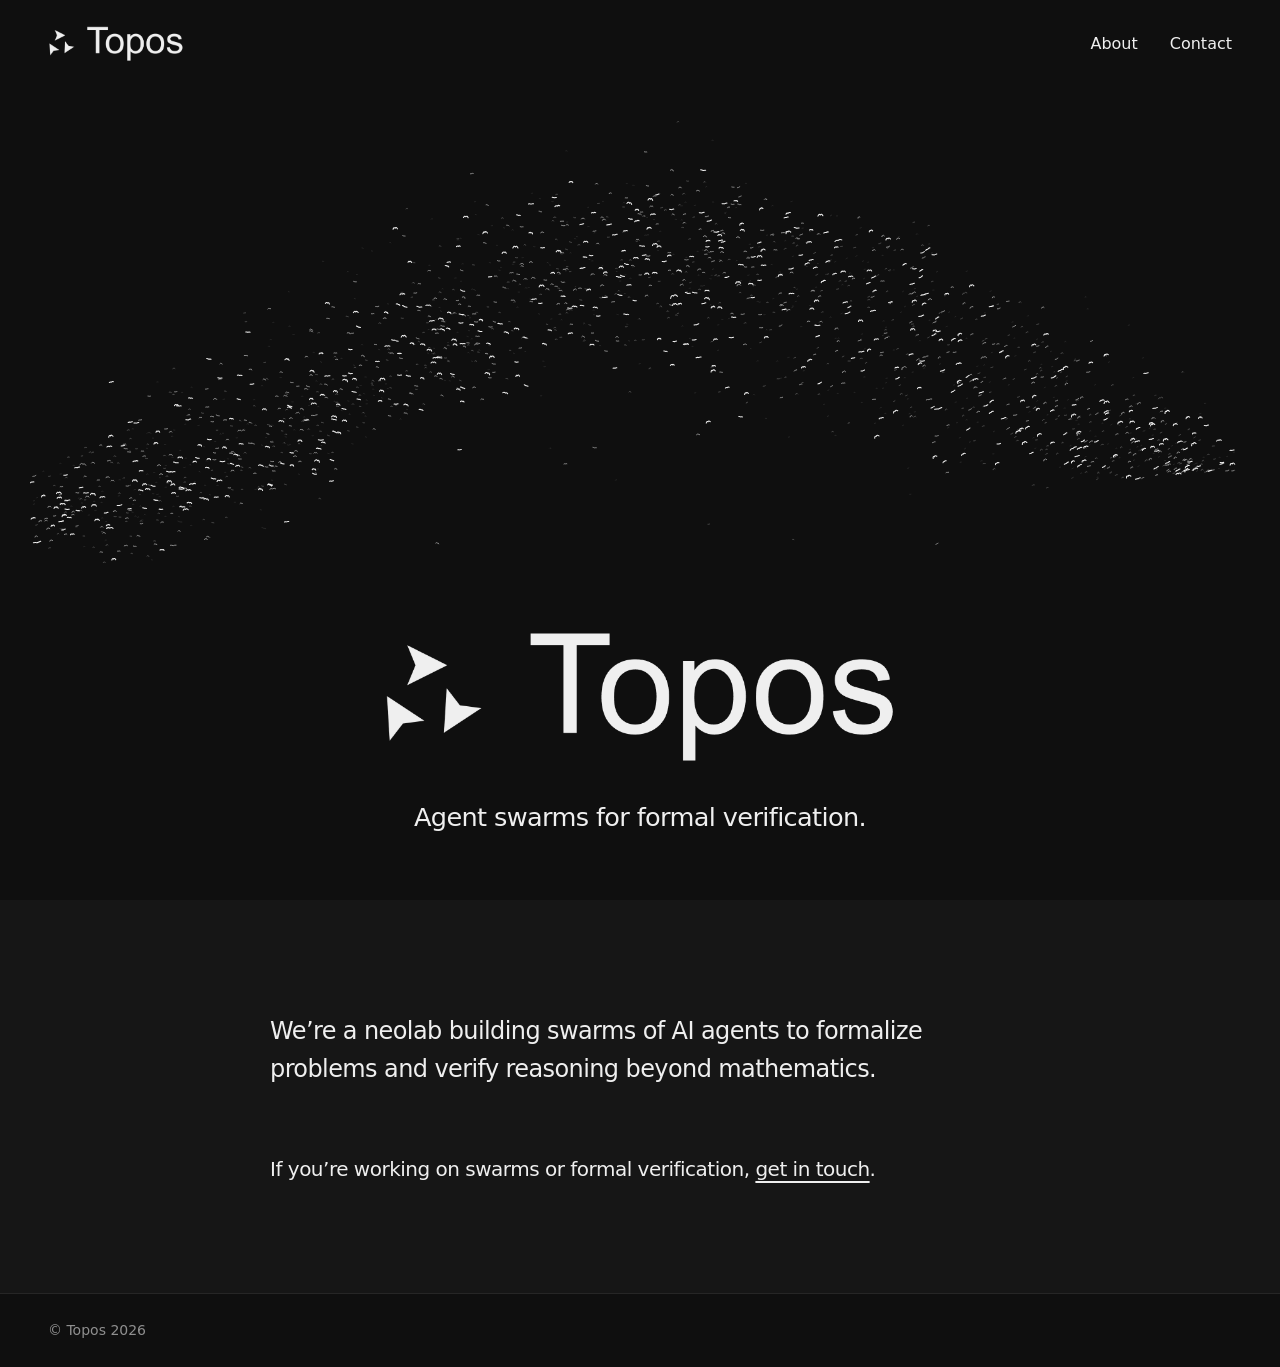
==== commit 9a90ef02: "Switch to a near-black grayscale theme and capitalize the wordmark Replace the sage palette with nea" ====
--- a/index.html
+++ b/index.html
@@ -3,7 +3,7 @@
 <head>
   <meta charset="UTF-8">
   <meta name="viewport" content="width=device-width, initial-scale=1">
-  <meta name="theme-color" content="#edf0ed">
+  <meta name="theme-color" content="#0f0f0f">
   <meta name="description" content="Topos is a neolab building agent swarms to formalize problems and verify reasoning beyond mathematics.">
   <meta property="og:type" content="website">
   <meta property="og:title" content="Topos — Agent swarms for formal verification">
@@ -23,7 +23,7 @@
 <body>
   <a class="skip-link" href="#main">Skip to content</a>
   <header class="lab-nav">
-    <a href="/" class="lab-nav__brand" aria-label="Topos home"><img class="lab-nav__logo" src="/brand/topos-logo.png" width="1543" height="432" alt="Topos"></a>
+    <a href="/" class="lab-nav__brand" aria-label="Topos home"><img class="lab-nav__logo" src="/brand/topos-logo-light.png" width="1642" height="432" alt="Topos"></a>
     <nav aria-label="Main">
       <a href="/#about">About</a>
       <a href="/contact/">Contact</a>
@@ -40,7 +40,7 @@
         </figure>
       </div>
       <div class="lab-hero__statement">
-        <h1 id="lab-title"><img src="/brand/topos-logo.png" width="1543" height="432" alt="Topos"></h1>
+        <h1 id="lab-title"><img src="/brand/topos-logo-light.png" width="1642" height="432" alt="Topos"></h1>
         <p>Agent swarms for formal verification.</p>
       </div>
     </section>
--- a/style.css
+++ b/style.css
@@ -1,7 +1,7 @@
 /* Shared presentation from toposlab.bio, with no application dependencies. */
 :root {
   --font: 'Schibsted Grotesk', ui-sans-serif, system-ui, -apple-system, 'Segoe UI', sans-serif;
-  color-scheme: light;
+  color-scheme: dark;
   font-family: var(--font);
   font-size: 16px;
   line-height: 1.55;
@@ -22,34 +22,34 @@
 .skip-link {
   position: absolute; top: -80px; left: 12px; z-index: 200;
   padding: 10px 16px; border-radius: 6px; background: var(--accent);
-  color: white; font-size: 14px; font-weight: 500;
+  color: var(--bg); font-size: 14px; font-weight: 500;
 }
 .skip-link:focus { top: 12px; }
 main:focus { outline: none; }
 @media (prefers-reduced-motion: reduce) { html { scroll-behavior: auto; } }
 
 :root {
-  --lab-paper: #edf0ed;
-  --lab-ink: #25352e;
-  --lab-muted: #526058;
-  --lab-line: #cbd3cc;
+  --lab-paper: #0f0f0f;
+  --lab-ink: #efefef;
+  --lab-muted: #8f8f8f;
+  --lab-line: #262626;
   --bg: var(--lab-paper);
-  --bg-raised: #fafbf8;
-  --bg-panel: #f3f5f0;
+  --bg-raised: #161616;
+  --bg-panel: #131313;
   --text: var(--lab-ink);
   --text-muted: var(--lab-muted);
-  --text-faint: #626e65;
-  --accent: #304c3e;
-  --accent-hover: #1b3426;
-  --focus: #466d52;
+  --text-faint: #7c7c7c;
+  --accent: #efefef;
+  --accent-hover: #ffffff;
+  --focus: #a8a8a8;
   --border: var(--lab-line);
   --rule: var(--lab-line);
-  --tint: #e6ebe4;
+  --tint: #1b1b1b;
 }
 
 ::selection {
-  color: #17291d;
-  background: #c9d7c8;
+  color: #0f0f0f;
+  background: #d6d6d6;
 }
 .lab-nav {
   display: flex;
@@ -67,7 +67,7 @@
 }
 .lab-nav__logo {
   display: block;
-  width: 128px;
+  width: 136px;
   height: auto;
 }
 .lab-nav nav {
@@ -110,7 +110,7 @@
 }
 .lab-hero h1 img {
   display: block;
-  width: clamp(290px, 38vw, 520px);
+  width: clamp(309px, 40.4vw, 553px);
   max-width: calc(100vw - 64px);
   height: auto;
   margin: 0 auto;
@@ -121,7 +121,7 @@
   letter-spacing: -0.025em;
 }
 .lab-about {
-  background: #fafbf8;
+  background: var(--bg-raised);
   padding: 112px 32px 108px;
 }
 .lab-about__text {
@@ -196,7 +196,7 @@
     gap: 16px;
   }
   .lab-nav__logo {
-    width: 100px;
+    width: 106px;
   }
   .lab-nav nav {
     gap: 18px;
@@ -255,7 +255,7 @@
   position: absolute;
   inset: 0;
   margin: 0;
-  color: #24362d;
+  color: #f0f0f0;
 }
 
 .swarm-study__stage,
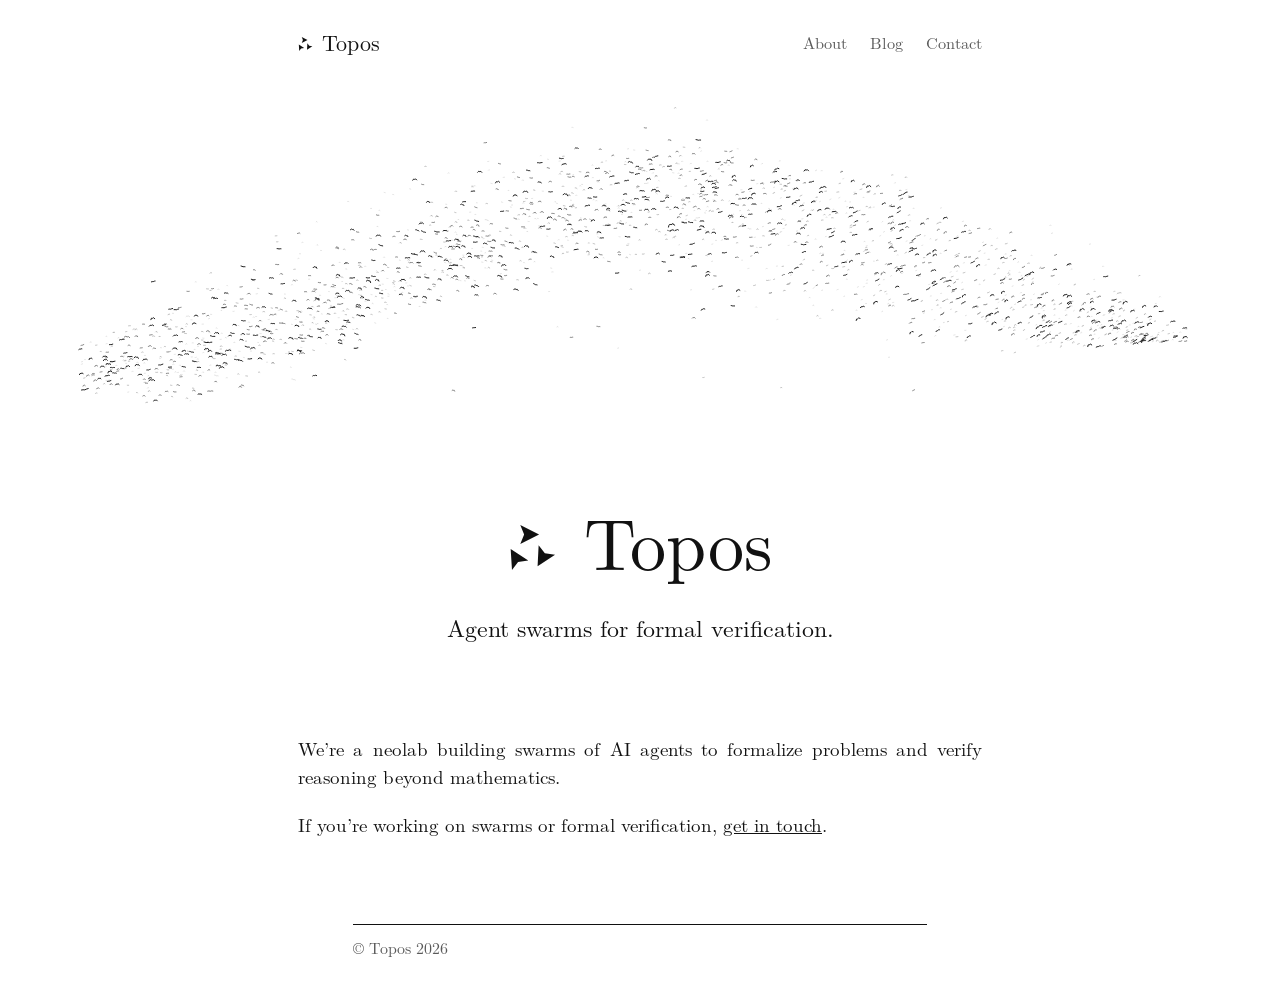
==== commit b20e62c3: "Restyle site as a LaTeX article and add blog with thesis Set every page in Latin Modern on white, re" ====
--- a/index.html
+++ b/index.html
@@ -3,7 +3,7 @@
 <head>
   <meta charset="UTF-8">
   <meta name="viewport" content="width=device-width, initial-scale=1">
-  <meta name="theme-color" content="#0f0f0f">
+  <meta name="theme-color" content="#ffffff">
   <meta name="description" content="Topos is a neolab building agent swarms to formalize problems and verify reasoning beyond mathematics.">
   <meta property="og:type" content="website">
   <meta property="og:title" content="Topos — Agent swarms for formal verification">
@@ -14,7 +14,7 @@
   <link rel="icon" type="image/png" href="/brand/topos-icon-32.png" sizes="32x32">
   <link rel="icon" type="image/png" href="/brand/topos-icon-48.png" sizes="48x48">
   <link rel="apple-touch-icon" href="/brand/topos-icon.png">
-  <link rel="preload" href="/fonts/schibsted-grotesk-latin.woff2" as="font" type="font/woff2" crossorigin>
+  <link rel="preload" href="/fonts/latin-modern-regular.woff2" as="font" type="font/woff2" crossorigin>
   <link rel="stylesheet" href="/fonts/fonts.css">
   <link rel="stylesheet" href="/style.css">
   <title>Agent swarms for formal verification · Topos</title>
@@ -22,35 +22,32 @@
 </head>
 <body>
   <a class="skip-link" href="#main">Skip to content</a>
-  <header class="lab-nav">
-    <a href="/" class="lab-nav__brand" aria-label="Topos home"><img class="lab-nav__logo" src="/brand/topos-logo-light.png" width="1642" height="432" alt="Topos"></a>
+  <header class="running col">
+    <a class="logo" href="/" aria-label="Topos home"><svg viewBox="0 0 336 400" aria-hidden="true"><path d="M83 47 210 112 83 176 109 112zM18 210 137 288 68 297 27 352zM207 184 249 239 318 248 200 326z"/></svg><span>Topos</span></a>
     <nav aria-label="Main">
       <a href="/#about">About</a>
+      <a href="/blog/">Blog</a>
       <a href="/contact/">Contact</a>
     </nav>
   </header>
   <main id="main" tabindex="-1">
-    <section class="lab-hero" aria-labelledby="lab-title">
-      <div class="lab-hero__swarm">
-        <figure class="swarm-study" aria-label="A flock moving together through an open sky">
-          <div class="swarm-study__stage">
-            <img class="swarm-study__fallback" src="/brand/swarm-fallback.svg" alt="" aria-hidden="true">
-            <canvas class="swarm-study__canvas" aria-hidden="true"></canvas>
-          </div>
-        </figure>
-      </div>
-      <div class="lab-hero__statement">
-        <h1 id="lab-title"><img src="/brand/topos-logo-light.png" width="1642" height="432" alt="Topos"></h1>
+    <section aria-labelledby="lab-title">
+      <figure class="swarm-study" aria-label="A flock moving together through an open sky">
+        <div class="swarm-study__stage">
+          <img class="swarm-study__fallback" src="/brand/swarm-fallback.svg" alt="" aria-hidden="true">
+          <canvas class="swarm-study__canvas" aria-hidden="true"></canvas>
+        </div>
+      </figure>
+      <div class="statement col">
+        <h1 id="lab-title" class="wordmark"><svg viewBox="0 0 336 400" aria-hidden="true"><path d="M83 47 210 112 83 176 109 112zM18 210 137 288 68 297 27 352zM207 184 249 239 318 248 200 326z"/></svg><span>Topos</span></h1>
         <p>Agent swarms for formal verification.</p>
       </div>
     </section>
-    <section class="lab-about" id="about" aria-label="About Topos" tabindex="-1">
-      <div class="lab-about__text">
-        <p>We’re a neolab building swarms of AI agents to formalize problems and verify reasoning beyond mathematics.</p>
-        <p class="lab-about__contact">If you’re working on swarms or formal verification, <a href="/contact/">get in touch</a>.</p>
-      </div>
+    <section class="about col" id="about" aria-label="About Topos" tabindex="-1">
+      <p>We’re a neolab building swarms of AI agents to formalize problems and verify reasoning beyond mathematics.</p>
+      <p>If you’re working on swarms or formal verification, <a href="/contact/">get in touch</a>.</p>
     </section>
   </main>
-  <footer class="lab-footer"><span>© Topos <span data-year>2026</span></span></footer>
+  <footer class="colophon col"><span>© Topos <span data-year>2026</span></span></footer>
 </body>
 </html>
--- a/fonts/fonts.css
+++ b/fonts/fonts.css
@@ -1,19 +1,5 @@
-/* Self-hosted variable fonts from Google Fonts (SIL OFL 1.1; licences alongside). */
-/* Schibsted Grotesk normal, latin-ext */
-@font-face {
-  font-family: 'Schibsted Grotesk';
-  font-style: normal;
-  font-weight: 400 900;
-  font-display: swap;
-  src: url(schibsted-grotesk-latin-ext.woff2) format('woff2');
-  unicode-range: U+0100-02BA, U+02BD-02C5, U+02C7-02CC, U+02CE-02D7, U+02DD-02FF, U+0304, U+0308, U+0329, U+1D00-1DBF, U+1E00-1E9F, U+1EF2-1EFF, U+2020, U+20A0-20AB, U+20AD-20C4, U+2113, U+2C60-2C7F, U+A720-A7FF;
-}
-/* Schibsted Grotesk normal, latin */
-@font-face {
-  font-family: 'Schibsted Grotesk';
-  font-style: normal;
-  font-weight: 400 900;
-  font-display: swap;
-  src: url(schibsted-grotesk-latin.woff2) format('woff2');
-  unicode-range: U+0000-00FF, U+0131, U+0152-0153, U+02BB-02BC, U+02C6, U+02DA, U+02DC, U+0304, U+0308, U+0329, U+2000-206F, U+20AC, U+2122, U+2191, U+2193, U+2212, U+2215, U+FEFF, U+FFFD;
-}
+/* Self-hosted Latin Modern, the web cut of Computer Modern (GUST Font License; see latin-modern-LICENSE.txt). */
+@font-face { font-family: 'Latin Modern'; font-weight: 400; font-style: normal; font-display: swap; src: url(latin-modern-regular.woff2) format('woff2'); }
+@font-face { font-family: 'Latin Modern'; font-weight: 400; font-style: italic; font-display: swap; src: url(latin-modern-italic.woff2) format('woff2'); }
+@font-face { font-family: 'Latin Modern'; font-weight: 700; font-style: normal; font-display: swap; src: url(latin-modern-bold.woff2) format('woff2'); }
+@font-face { font-family: 'Latin Modern'; font-weight: 700; font-style: italic; font-display: swap; src: url(latin-modern-bold-italic.woff2) format('woff2'); }
--- a/style.css
+++ b/style.css
@@ -1,298 +1,75 @@
-/* Shared presentation from toposlab.bio, with no application dependencies. */
-:root {
-  --font: 'Schibsted Grotesk', ui-sans-serif, system-ui, -apple-system, 'Segoe UI', sans-serif;
-  color-scheme: dark;
-  font-family: var(--font);
-  font-size: 16px;
-  line-height: 1.55;
-  color: var(--lab-ink);
-  background: var(--lab-paper);
-  font-synthesis: none;
-  -webkit-font-smoothing: antialiased;
-  -moz-osx-font-smoothing: grayscale;
+/* The whole site is set like a plain LaTeX article: Latin Modern, white paper, black ink. */
+:root { --ink: #111; --muted: #595959; --paper: #fff; color-scheme: light; }
+*, *::before, *::after { box-sizing: border-box; }
+html { -webkit-text-size-adjust: 100%; scroll-behavior: smooth; scroll-padding-top: 24px; }
+body {
+  margin: 0; min-width: 280px; min-height: 100svh; display: flex; flex-direction: column;
+  background: var(--paper); color: var(--ink);
+  font-family: 'Latin Modern', 'Computer Modern Serif', Georgia, 'Times New Roman', serif;
+  font-size: 19px; line-height: 1.5;
+  text-rendering: optimizeLegibility; font-kerning: normal; font-synthesis: none;
 }
-*, *::before, *::after { box-sizing: border-box; }
-html { scroll-behavior: smooth; scroll-padding-top: 90px; }
-body { margin: 0; min-width: 280px; min-height: 100vh; }
-h1, h2 { font-family: var(--font); font-weight: 500; text-wrap: balance; }
-h1 { letter-spacing: -0.025em; }
-h1, h2, p { margin: 0; }
-a { color: inherit; text-decoration: none; }
-a:focus-visible { outline: 2px solid var(--focus); outline-offset: 4px; }
-.skip-link {
-  position: absolute; top: -80px; left: 12px; z-index: 200;
-  padding: 10px 16px; border-radius: 6px; background: var(--accent);
-  color: var(--bg); font-size: 14px; font-weight: 500;
+h1, h2, p, ol, ul, figure { margin: 0; padding: 0; }
+a { color: inherit; }
+a:focus-visible { outline: 2px solid var(--ink); outline-offset: 3px; }
+::selection { background: var(--ink); color: var(--paper); }
+.skip-link { position: absolute; top: -80px; left: 12px; z-index: 10; padding: 8px 14px; background: var(--ink); color: var(--paper); text-decoration: none; }
+.skip-link:focus { top: 12px; }
+main { flex: 1; }
+main:focus { outline: none; }
+
+/* One text column, shared by the header, the body and the footer. */
+.col { width: min(36em, calc(100% - 40px)); margin-inline: auto; }
+
+.running { display: flex; justify-content: space-between; align-items: center; gap: 16px; padding-top: 26px; }
+.running nav { display: flex; gap: 1.4em; font-size: 0.86em; color: var(--muted); }
+.running nav a { text-decoration: none; padding: 6px 0; }
+.running nav a:hover, .running nav a[aria-current] { color: var(--ink); }
+.running nav a:hover { text-decoration: underline; text-underline-offset: 4px; }
+.logo { display: inline-flex; align-items: center; gap: 0.42em; font-size: 1.16em; line-height: 1; text-decoration: none; white-space: nowrap; }
+.logo svg, .wordmark svg { height: 0.82em; width: auto; fill: currentColor; }
+
+/* \maketitle */
+.maketitle { text-align: center; padding: 4.2em 0 1.2em; }
+.maketitle h1 { font-weight: 400; font-size: 1.9em; line-height: 1.2; text-wrap: balance; }
+.maketitle .authors { display: flex; justify-content: center; flex-wrap: wrap; gap: 0.2em 2.4em; margin-top: 1.5em; font-size: 1.16em; }
+.maketitle .date { margin-top: 1em; font-size: 1.16em; }
+.maketitle p { margin-top: 1.5em; font-size: 1.16em; overflow-wrap: anywhere; }
+
+/* Landing page */
+.swarm-study { width: min(100%, 62em); margin: 1.2em auto 0; }
+.swarm-study__stage { position: relative; height: clamp(230px, 36vw, 400px); overflow: hidden; isolation: isolate; }
+.swarm-study__canvas, .swarm-study__fallback {
+  position: absolute; inset: 0; width: 100%; height: 100%; pointer-events: none;
+  filter: invert(1); /* the flock is drawn light-on-dark */
 }
-.skip-link:focus { top: 12px; }
-main:focus { outline: none; }
+.swarm-study__stage:has(.swarm-study__canvas[data-ready='true']) .swarm-study__fallback { visibility: hidden; }
+.statement { text-align: center; padding: 1.4em 0 3.6em; }
+.wordmark { display: inline-flex; align-items: center; gap: 0.36em; font-weight: 400; font-size: clamp(2.6em, 9vw, 3.8em); line-height: 1; }
+.statement p { margin-top: 1.1em; font-size: 1.26em; }
+.about { padding-bottom: 1em; }
+.about p { margin-top: 1em; text-align: justify; hyphens: auto; }
+
+/* \section, with \parindent 0 and \parskip 1em as in the source preamble */
+.article { counter-reset: sec; }
+.article h2 { counter-increment: sec; font-size: 1.36em; font-weight: 700; line-height: 1.25; margin: 1.9em 0 0.2em; }
+.article h2::before { content: counter(sec); margin-right: 0.9em; }
+.article p { margin-top: 1em; text-align: justify; hyphens: auto; }
+
+/* Blog index */
+.posts { list-style: none; }
+.posts li { margin-top: 1.6em; }
+.posts a { text-decoration: none; font-size: 1.2em; }
+.posts a:hover { text-decoration: underline; text-underline-offset: 4px; }
+.posts .meta { display: block; color: var(--muted); font-size: 0.9em; margin-top: 0.15em; }
+
+.colophon { margin-top: 4em; margin-bottom: 40px; padding-top: 0.8em; border-top: 0.5px solid var(--ink); font-size: 0.84em; color: var(--muted); }
+
+@media (max-width: 480px) {
+  body { font-size: 17.5px; }
+  .maketitle { padding-top: 3em; }
+  .maketitle h1 { font-size: 1.65em; }
+  .article p, .about p { text-align: left; }
+  .running nav { gap: 1.1em; }
+}
 @media (prefers-reduced-motion: reduce) { html { scroll-behavior: auto; } }
-
-:root {
-  --lab-paper: #0f0f0f;
-  --lab-ink: #efefef;
-  --lab-muted: #8f8f8f;
-  --lab-line: #262626;
-  --bg: var(--lab-paper);
-  --bg-raised: #161616;
-  --bg-panel: #131313;
-  --text: var(--lab-ink);
-  --text-muted: var(--lab-muted);
-  --text-faint: #7c7c7c;
-  --accent: #efefef;
-  --accent-hover: #ffffff;
-  --focus: #a8a8a8;
-  --border: var(--lab-line);
-  --rule: var(--lab-line);
-  --tint: #1b1b1b;
-}
-
-::selection {
-  color: #0f0f0f;
-  background: #d6d6d6;
-}
-.lab-nav {
-  display: flex;
-  align-items: center;
-  justify-content: space-between;
-  gap: 24px;
-  min-height: 88px;
-  padding: 24px 48px;
-  position: relative;
-  z-index: 5;
-}
-.lab-nav__brand {
-  display: inline-flex;
-  align-items: center;
-}
-.lab-nav__logo {
-  display: block;
-  width: 136px;
-  height: auto;
-}
-.lab-nav nav {
-  display: flex;
-  align-items: center;
-  gap: 32px;
-}
-.lab-nav nav a {
-  display: inline-flex;
-  align-items: center;
-  min-height: 40px;
-  font-size: 16px;
-}
-.lab-nav nav a:hover {
-  text-decoration: underline;
-  text-underline-offset: 5px;
-}
-.lab-hero {
-  position: relative;
-  display: flex;
-  align-items: end;
-  justify-content: center;
-  min-height: max(610px, calc(100svh - 88px));
-  overflow: hidden;
-}
-.lab-hero__swarm {
-  position: absolute;
-  inset: 0 0 215px;
-}
-.lab-hero__statement {
-  position: relative;
-  z-index: 1;
-  padding: 30px 24px 64px;
-  text-align: center;
-  pointer-events: none;
-}
-.lab-hero h1 {
-  margin: 0 0 32px;
-  line-height: 0;
-}
-.lab-hero h1 img {
-  display: block;
-  width: clamp(309px, 40.4vw, 553px);
-  max-width: calc(100vw - 64px);
-  height: auto;
-  margin: 0 auto;
-}
-.lab-hero__statement p {
-  font-size: clamp(20px, 2vw, 26px);
-  line-height: 1.5;
-  letter-spacing: -0.025em;
-}
-.lab-about {
-  background: var(--bg-raised);
-  padding: 112px 32px 108px;
-}
-.lab-about__text {
-  max-width: 740px;
-  margin: 0 auto;
-}
-.lab-about__text > p {
-  font-size: 24px;
-  line-height: 1.6;
-  letter-spacing: -0.025em;
-}
-.lab-about__text > p + p {
-  margin-top: 26px;
-}
-.lab-about__text > .lab-about__contact {
-  margin-top: 64px;
-  font-size: 20px;
-}
-.lab-about__contact a {
-  text-decoration: underline;
-  text-underline-offset: 5px;
-}
-.lab-footer {
-  display: flex;
-  align-items: center;
-  justify-content: space-between;
-  gap: 24px;
-  padding: 26px 48px;
-  border-top: 1px solid var(--lab-line);
-  font-size: 14px;
-  color: var(--lab-muted);
-}
-@media (min-width: 1600px) {
-  .lab-hero__swarm {
-    inset-inline: 8%;
-  }
-}
-@media (max-width: 760px) {
-  .lab-nav {
-    padding: 18px 24px;
-    min-height: 76px;
-  }
-  .lab-nav nav {
-    gap: 24px;
-  }
-  .lab-hero {
-    min-height: max(570px, calc(92svh - 76px));
-  }
-  .lab-hero__swarm {
-    inset: 0 0 200px;
-  }
-  .lab-hero__statement {
-    padding-bottom: 48px;
-  }
-  .lab-hero__statement p {
-    max-width: 440px;
-    font-size: 22px;
-  }
-  .lab-about {
-    padding: 72px 28px;
-  }
-  .lab-about__text > p {
-    font-size: 22px;
-  }
-  .lab-footer {
-    padding-inline: 24px;
-  }
-}
-@media (max-width: 480px) {
-  .lab-nav {
-    padding: 14px 20px;
-    gap: 16px;
-  }
-  .lab-nav__logo {
-    width: 106px;
-  }
-  .lab-nav nav {
-    gap: 18px;
-  }
-  .lab-nav nav a {
-    font-size: 14px;
-  }
-  .lab-hero {
-    min-height: max(540px, calc(90svh - 76px));
-  }
-  .lab-hero__swarm {
-    inset: 0 0 205px;
-  }
-  .lab-hero h1 {
-    margin-bottom: 24px;
-  }
-  .lab-hero__statement {
-    padding: 20px 24px 44px;
-  }
-  .lab-hero__statement p {
-    max-width: 315px;
-    font-size: 21px;
-  }
-  .lab-about {
-    padding: 60px 24px;
-  }
-  .lab-about__text > p {
-    font-size: 21px;
-    line-height: 1.6;
-  }
-  .lab-about__text > .lab-about__contact {
-    font-size: 19px;
-    margin-top: 44px;
-  }
-  .lab-footer {
-    align-items: start;
-    flex-direction: column;
-    gap: 12px;
-    padding: 24px;
-  }
-}
-@media (max-width: 360px) {
-  .lab-nav {
-    padding-inline: 16px;
-    gap: 10px;
-  }
-  .lab-nav nav {
-    gap: 12px;
-  }
-  .lab-nav nav a {
-    font-size: 13px;
-  }
-}
-
-.swarm-study {
-  position: absolute;
-  inset: 0;
-  margin: 0;
-  color: #f0f0f0;
-}
-
-.swarm-study__stage,
-.swarm-study__canvas,
-.swarm-study__fallback {
-  position: absolute;
-  inset: 0;
-  width: 100%;
-  height: 100%;
-}
-
-.swarm-study__stage {
-  overflow: hidden;
-  isolation: isolate;
-}
-
-.swarm-study__canvas,
-.swarm-study__fallback {
-  pointer-events: none;
-}
-
-.swarm-study__stage:has(.swarm-study__canvas[data-ready='true']) .swarm-study__fallback {
-  visibility: hidden;
-}
-
-.contact-page {
-  width: min(640px, calc(100% - 48px));
-  margin: 0 auto;
-  padding: 56px 0 88px;
-  min-height: calc(100svh - 163px);
-}
-.contact-page h1 {
-  font-size: clamp(40px, 5vw, 52px);
-  font-weight: 500;
-  letter-spacing: -.045em;
-  line-height: 1.1;
-}
-.contact-page p { margin-top: 36px; font-size: 22px; }
-.contact-page a { text-decoration: underline; text-underline-offset: 5px; overflow-wrap: anywhere; }
-@media (max-width: 540px) { .contact-page { padding: 40px 0 64px; } }
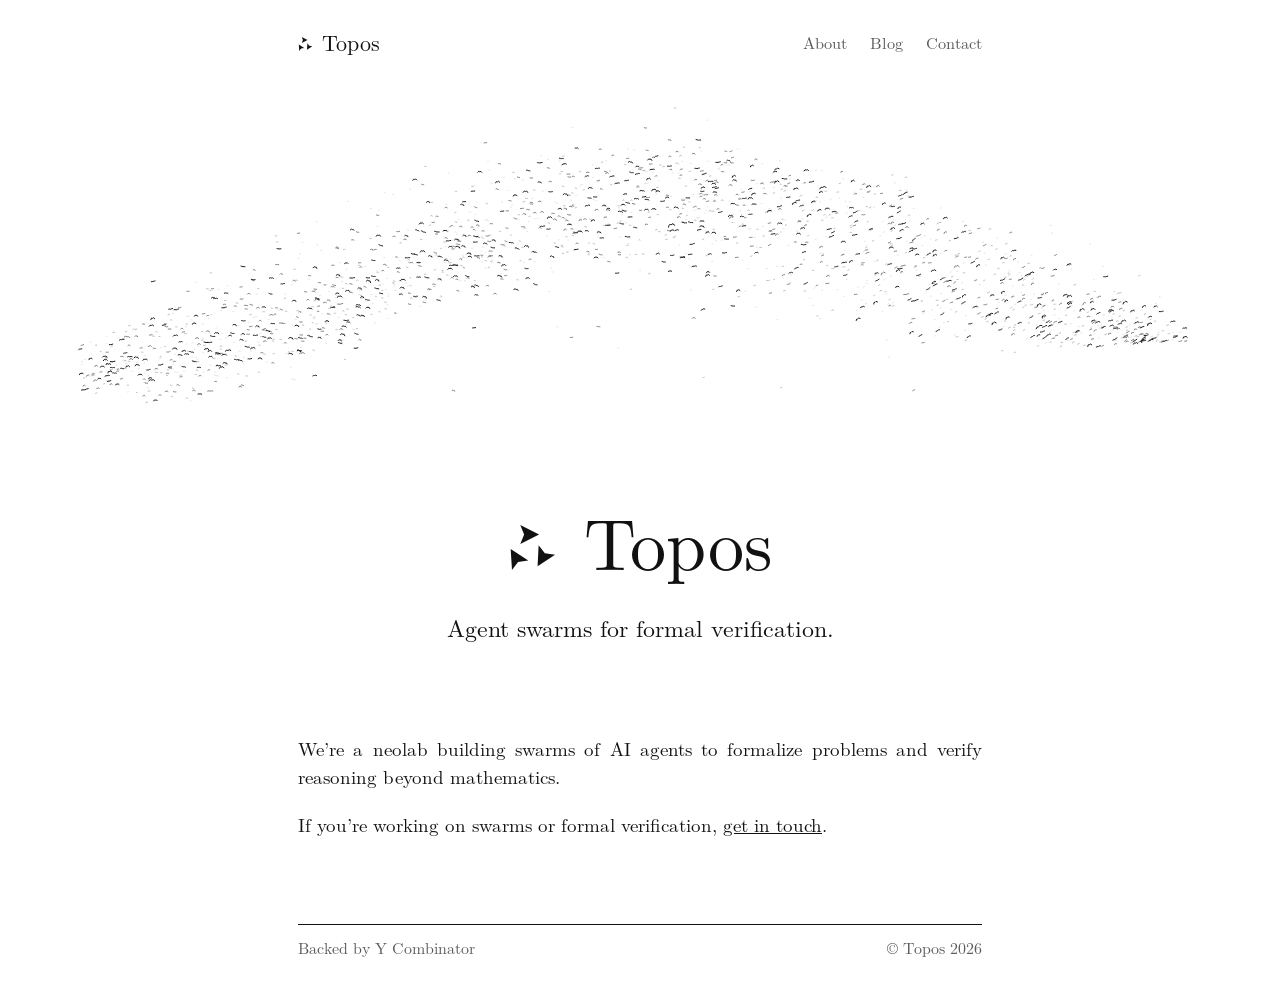
==== commit 4c4502d7: "Add "Backed by Y Combinator" to the landing page footer Also match the footer rule to the text colum" ====
--- a/index.html
+++ b/index.html
@@ -48,6 +48,6 @@
       <p>If you’re working on swarms or formal verification, <a href="/contact/">get in touch</a>.</p>
     </section>
   </main>
-  <footer class="colophon col"><span>© Topos <span data-year>2026</span></span></footer>
+  <footer class="colophon col"><span>Backed by Y Combinator</span><span>© Topos <span data-year>2026</span></span></footer>
 </body>
 </html>
--- a/style.css
+++ b/style.css
@@ -16,7 +16,7 @@
 .skip-link { position: absolute; top: -80px; left: 12px; z-index: 10; padding: 8px 14px; background: var(--ink); color: var(--paper); text-decoration: none; }
 .skip-link:focus { top: 12px; }
 main { flex: 1; }
-main:focus { outline: none; }
+main:focus, section:focus { outline: none; }
 
 /* One text column, shared by the header, the body and the footer. */
 .col { width: min(36em, calc(100% - 40px)); margin-inline: auto; }
@@ -63,7 +63,7 @@
 .posts a:hover { text-decoration: underline; text-underline-offset: 4px; }
 .posts .meta { display: block; color: var(--muted); font-size: 0.9em; margin-top: 0.15em; }
 
-.colophon { margin-top: 4em; margin-bottom: 40px; padding-top: 0.8em; border-top: 0.5px solid var(--ink); font-size: 0.84em; color: var(--muted); }
+.colophon { width: min(calc(36em / 0.84), calc(100% - 40px)); margin-top: 4em; margin-bottom: 40px; padding-top: 0.8em; border-top: 0.5px solid var(--ink); display: flex; justify-content: space-between; flex-wrap: wrap; gap: 0.3em 1.5em; font-size: 0.84em; color: var(--muted); }
 
 @media (max-width: 480px) {
   body { font-size: 17.5px; }
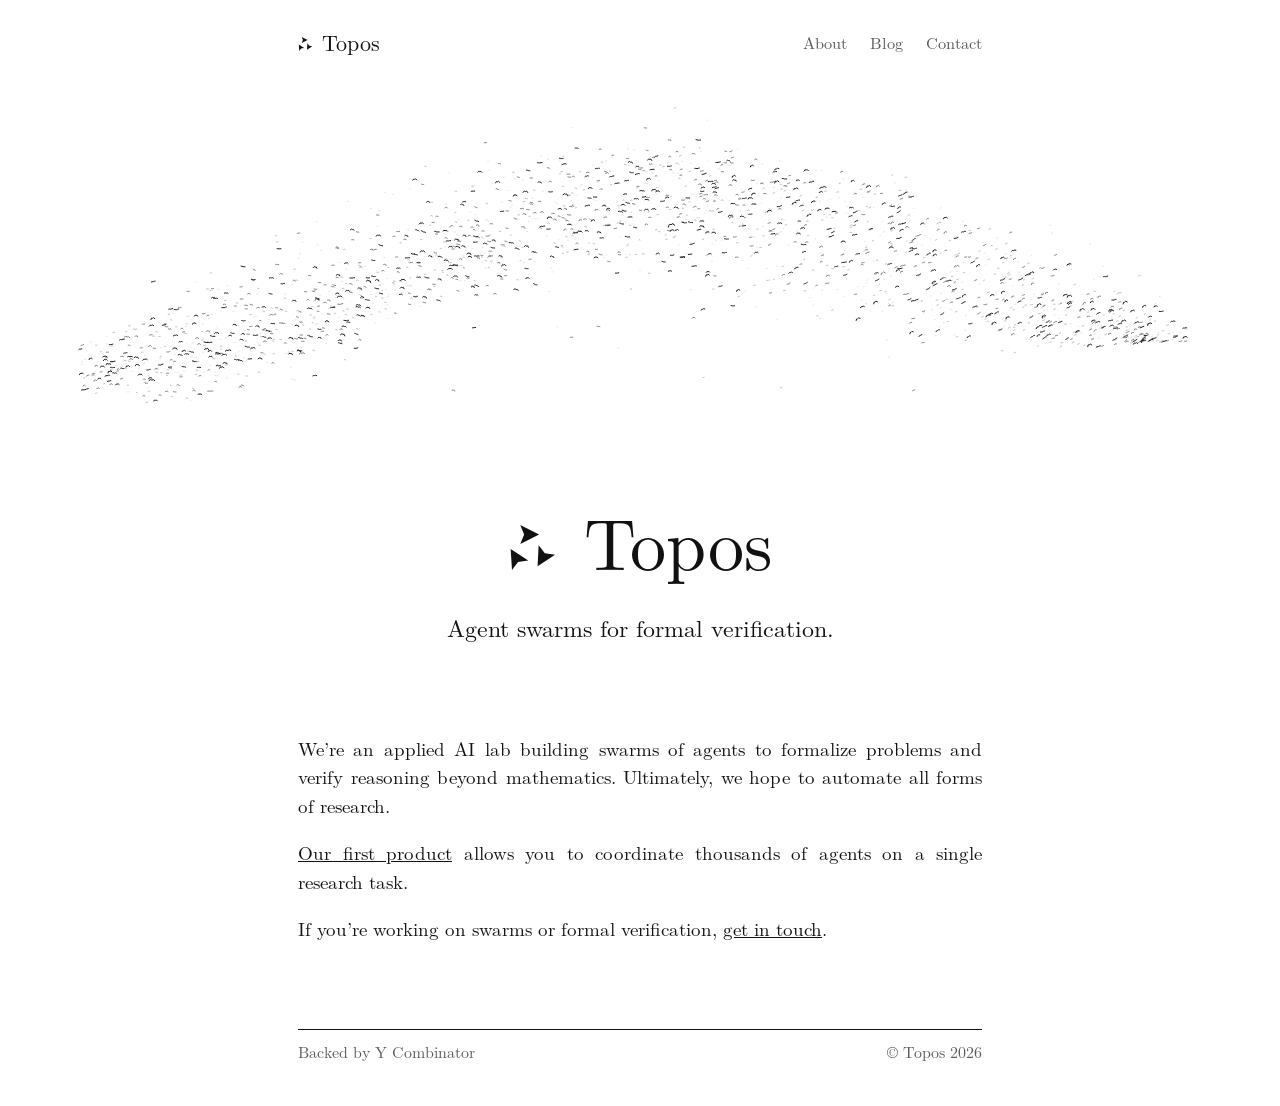
==== commit 990be60c: "Add egregore product page and update About copy - About: applied AI lab framing, research-automation" ====
--- a/index.html
+++ b/index.html
@@ -4,10 +4,10 @@
   <meta charset="UTF-8">
   <meta name="viewport" content="width=device-width, initial-scale=1">
   <meta name="theme-color" content="#ffffff">
-  <meta name="description" content="Topos is a neolab building agent swarms to formalize problems and verify reasoning beyond mathematics.">
+  <meta name="description" content="Topos is an applied AI lab building agent swarms to formalize problems and verify reasoning beyond mathematics.">
   <meta property="og:type" content="website">
   <meta property="og:title" content="Topos — Agent swarms for formal verification">
-  <meta property="og:description" content="A neolab building agent swarms to formalize problems and verify reasoning beyond mathematics.">
+  <meta property="og:description" content="An applied AI lab building agent swarms to formalize problems and verify reasoning beyond mathematics.">
   <meta property="og:url" content="https://toposlab.com/">
   <meta name="twitter:card" content="summary">
   <link rel="canonical" href="https://toposlab.com/">
@@ -44,7 +44,8 @@
       </div>
     </section>
     <section class="about col" id="about" aria-label="About Topos" tabindex="-1">
-      <p>We’re a neolab building swarms of AI agents to formalize problems and verify reasoning beyond mathematics.</p>
+      <p>We’re an applied AI lab building swarms of agents to formalize problems and verify reasoning beyond mathematics. Ultimately, we hope to automate all forms of research.</p>
+      <p><a href="/egregore/">Our first product</a> allows you to coordinate thousands of agents on a single research task.</p>
       <p>If you’re working on swarms or formal verification, <a href="/contact/">get in touch</a>.</p>
     </section>
   </main>
--- a/style.css
+++ b/style.css
@@ -63,13 +63,37 @@
 .posts a:hover { text-decoration: underline; text-underline-offset: 4px; }
 .posts .meta { display: block; color: var(--muted); font-size: 0.9em; margin-top: 0.15em; }
 
+/* egregore: \section* and a plain form set in the same ink */
+.beta h2 { font-size: 1.16em; font-weight: 700; line-height: 1.25; margin-top: 1.2em; }
+.beta > p { margin-top: 0.6em; text-align: justify; hyphens: auto; }
+.request { display: grid; gap: 1.1em; margin-top: 1.6em; }
+.request label { display: grid; gap: 0.25em; font-size: 0.9em; color: var(--muted); }
+.request input, .request textarea {
+  width: 100%; padding: 0.3em 0; border: 0; border-bottom: 0.5px solid var(--ink); border-radius: 0;
+  background: transparent; color: var(--ink); font: inherit; font-size: 1.11em; resize: vertical;
+}
+.request textarea { line-height: 1.5; }
+.request input:focus, .request textarea:focus { outline: none; box-shadow: 0 1.5px 0 0 var(--ink); }
+.request button {
+  justify-self: start; margin-top: 0.4em; padding: 0.45em 1.3em; border: 0.5px solid var(--ink); border-radius: 0;
+  background: transparent; color: var(--ink); font: inherit; cursor: pointer;
+}
+.request button:hover, .request button:focus-visible { background: var(--ink); color: var(--paper); }
+.request button:focus-visible { outline: 2px solid var(--ink); outline-offset: 3px; }
+.request button:disabled { opacity: 0.5; cursor: progress; }
+.request__status:empty { display: none; }
+.request__status { font-size: 0.95em; }
+.request__sent { display: none; margin-top: 1em; }
+.request__sent:target { display: block; }
+.request__trap { position: absolute; left: -10000px; width: 1px; height: 1px; opacity: 0; }
+
 .colophon { width: min(calc(36em / 0.84), calc(100% - 40px)); margin-top: 4em; margin-bottom: 40px; padding-top: 0.8em; border-top: 0.5px solid var(--ink); display: flex; justify-content: space-between; flex-wrap: wrap; gap: 0.3em 1.5em; font-size: 0.84em; color: var(--muted); }
 
 @media (max-width: 480px) {
   body { font-size: 17.5px; }
   .maketitle { padding-top: 3em; }
   .maketitle h1 { font-size: 1.65em; }
-  .article p, .about p { text-align: left; }
+  .article p, .about p, .beta > p { text-align: left; }
   .running nav { gap: 1.1em; }
 }
 @media (prefers-reduced-motion: reduce) { html { scroll-behavior: auto; } }
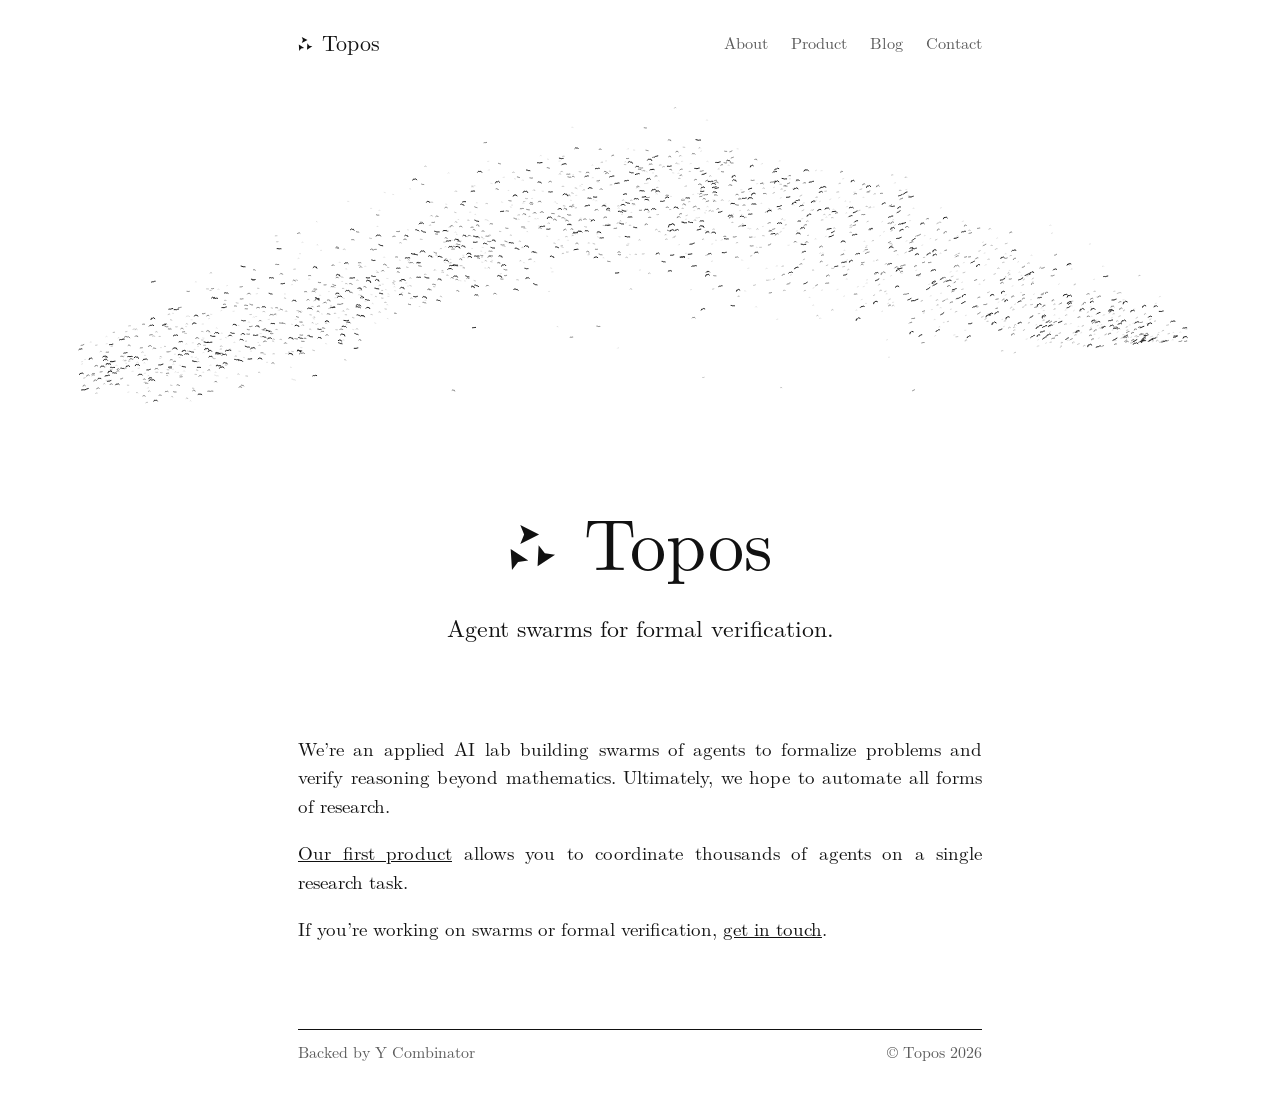
==== commit 1c40fd7c: "Add Product link to the main menu Links /egregore/ from every page's nav; on very narrow screens the" ====
--- a/index.html
+++ b/index.html
@@ -26,6 +26,7 @@
     <a class="logo" href="/" aria-label="Topos home"><svg viewBox="0 0 336 400" aria-hidden="true"><path d="M83 47 210 112 83 176 109 112zM18 210 137 288 68 297 27 352zM207 184 249 239 318 248 200 326z"/></svg><span>Topos</span></a>
     <nav aria-label="Main">
       <a href="/#about">About</a>
+      <a href="/egregore/">Product</a>
       <a href="/blog/">Blog</a>
       <a href="/contact/">Contact</a>
     </nav>
--- a/style.css
+++ b/style.css
@@ -96,4 +96,8 @@
   .article p, .about p, .beta > p { text-align: left; }
   .running nav { gap: 1.1em; }
 }
+@media (max-width: 380px) {
+  .running { flex-wrap: wrap; gap: 4px 10px; }
+  .running nav { gap: 0.8em; font-size: 0.8em; }
+}
 @media (prefers-reduced-motion: reduce) { html { scroll-behavior: auto; } }
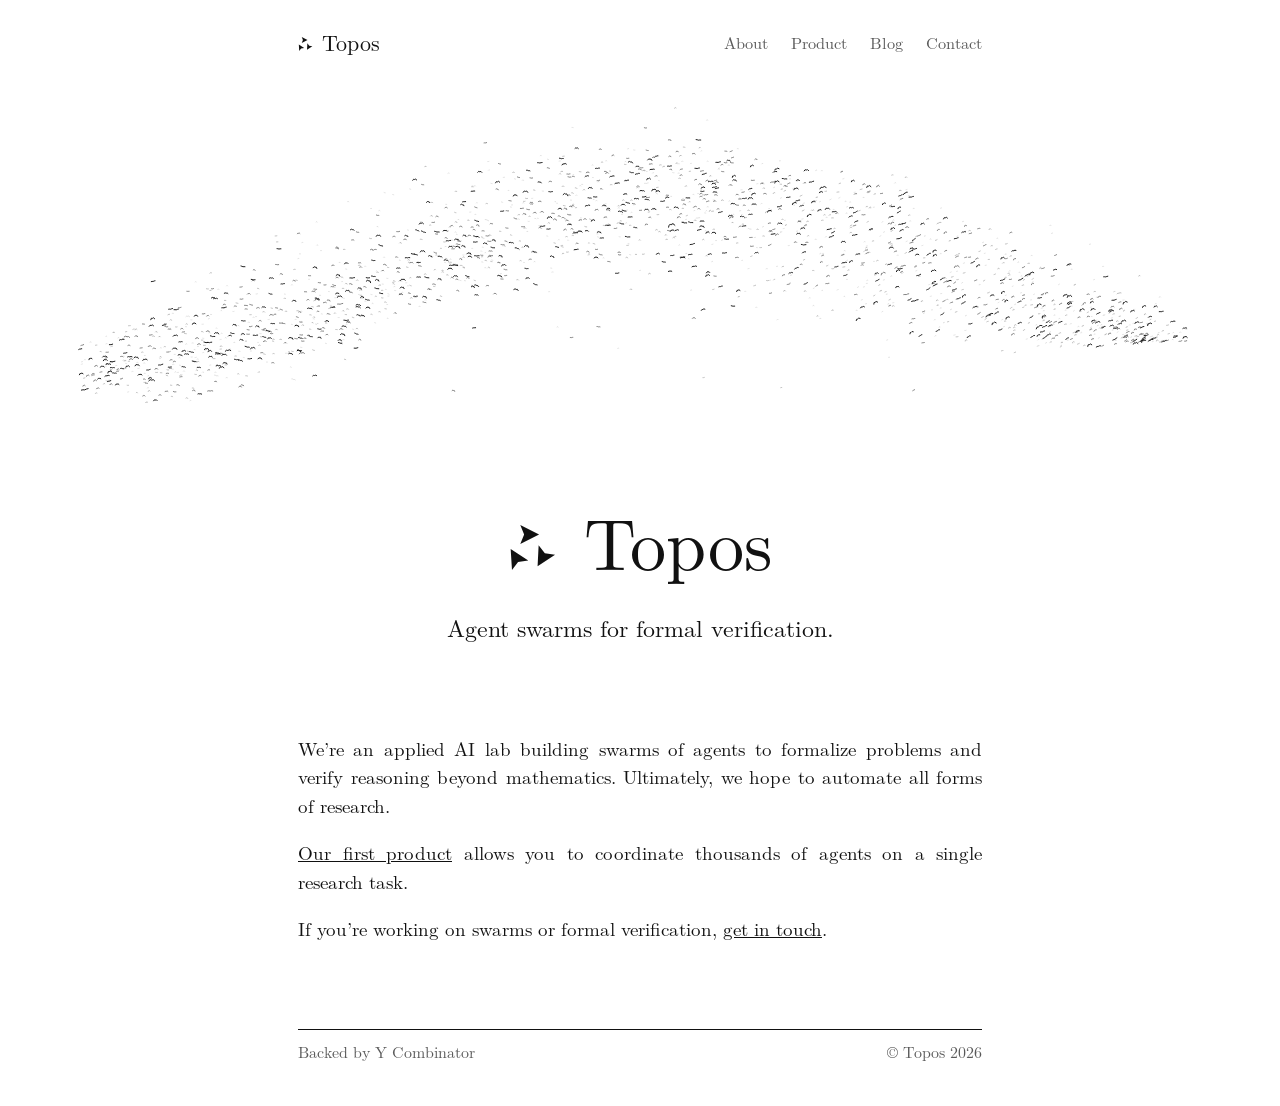
==== commit 733894e2: "Rename product to Monad Move the product page to /monad/, update every link, title and the beta form" ====
--- a/index.html
+++ b/index.html
@@ -26,7 +26,7 @@
     <a class="logo" href="/" aria-label="Topos home"><svg viewBox="0 0 336 400" aria-hidden="true"><path d="M83 47 210 112 83 176 109 112zM18 210 137 288 68 297 27 352zM207 184 249 239 318 248 200 326z"/></svg><span>Topos</span></a>
     <nav aria-label="Main">
       <a href="/#about">About</a>
-      <a href="/egregore/">Product</a>
+      <a href="/monad/">Product</a>
       <a href="/blog/">Blog</a>
       <a href="/contact/">Contact</a>
     </nav>
@@ -46,7 +46,7 @@
     </section>
     <section class="about col" id="about" aria-label="About Topos" tabindex="-1">
       <p>We’re an applied AI lab building swarms of agents to formalize problems and verify reasoning beyond mathematics. Ultimately, we hope to automate all forms of research.</p>
-      <p><a href="/egregore/">Our first product</a> allows you to coordinate thousands of agents on a single research task.</p>
+      <p><a href="/monad/">Our first product</a> allows you to coordinate thousands of agents on a single research task.</p>
       <p>If you’re working on swarms or formal verification, <a href="/contact/">get in touch</a>.</p>
     </section>
   </main>
--- a/style.css
+++ b/style.css
@@ -63,7 +63,7 @@
 .posts a:hover { text-decoration: underline; text-underline-offset: 4px; }
 .posts .meta { display: block; color: var(--muted); font-size: 0.9em; margin-top: 0.15em; }
 
-/* egregore: \section* and a plain form set in the same ink */
+/* Monad: \section* and a plain form set in the same ink */
 .beta h2 { font-size: 1.16em; font-weight: 700; line-height: 1.25; margin-top: 1.2em; }
 .beta > p { margin-top: 0.6em; text-align: justify; hyphens: auto; }
 .request { display: grid; gap: 1.1em; margin-top: 1.6em; }
@@ -72,7 +72,7 @@
   width: 100%; padding: 0.3em 0; border: 0; border-bottom: 0.5px solid var(--ink); border-radius: 0;
   background: transparent; color: var(--ink); font: inherit; font-size: 1.11em; resize: vertical;
 }
-.request textarea { line-height: 1.5; }
+.request textarea { line-height: 1.5; resize: none; overflow: hidden; field-sizing: content; }
 .request input:focus, .request textarea:focus { outline: none; box-shadow: 0 1.5px 0 0 var(--ink); }
 .request button {
   justify-self: start; margin-top: 0.4em; padding: 0.45em 1.3em; border: 0.5px solid var(--ink); border-radius: 0;
